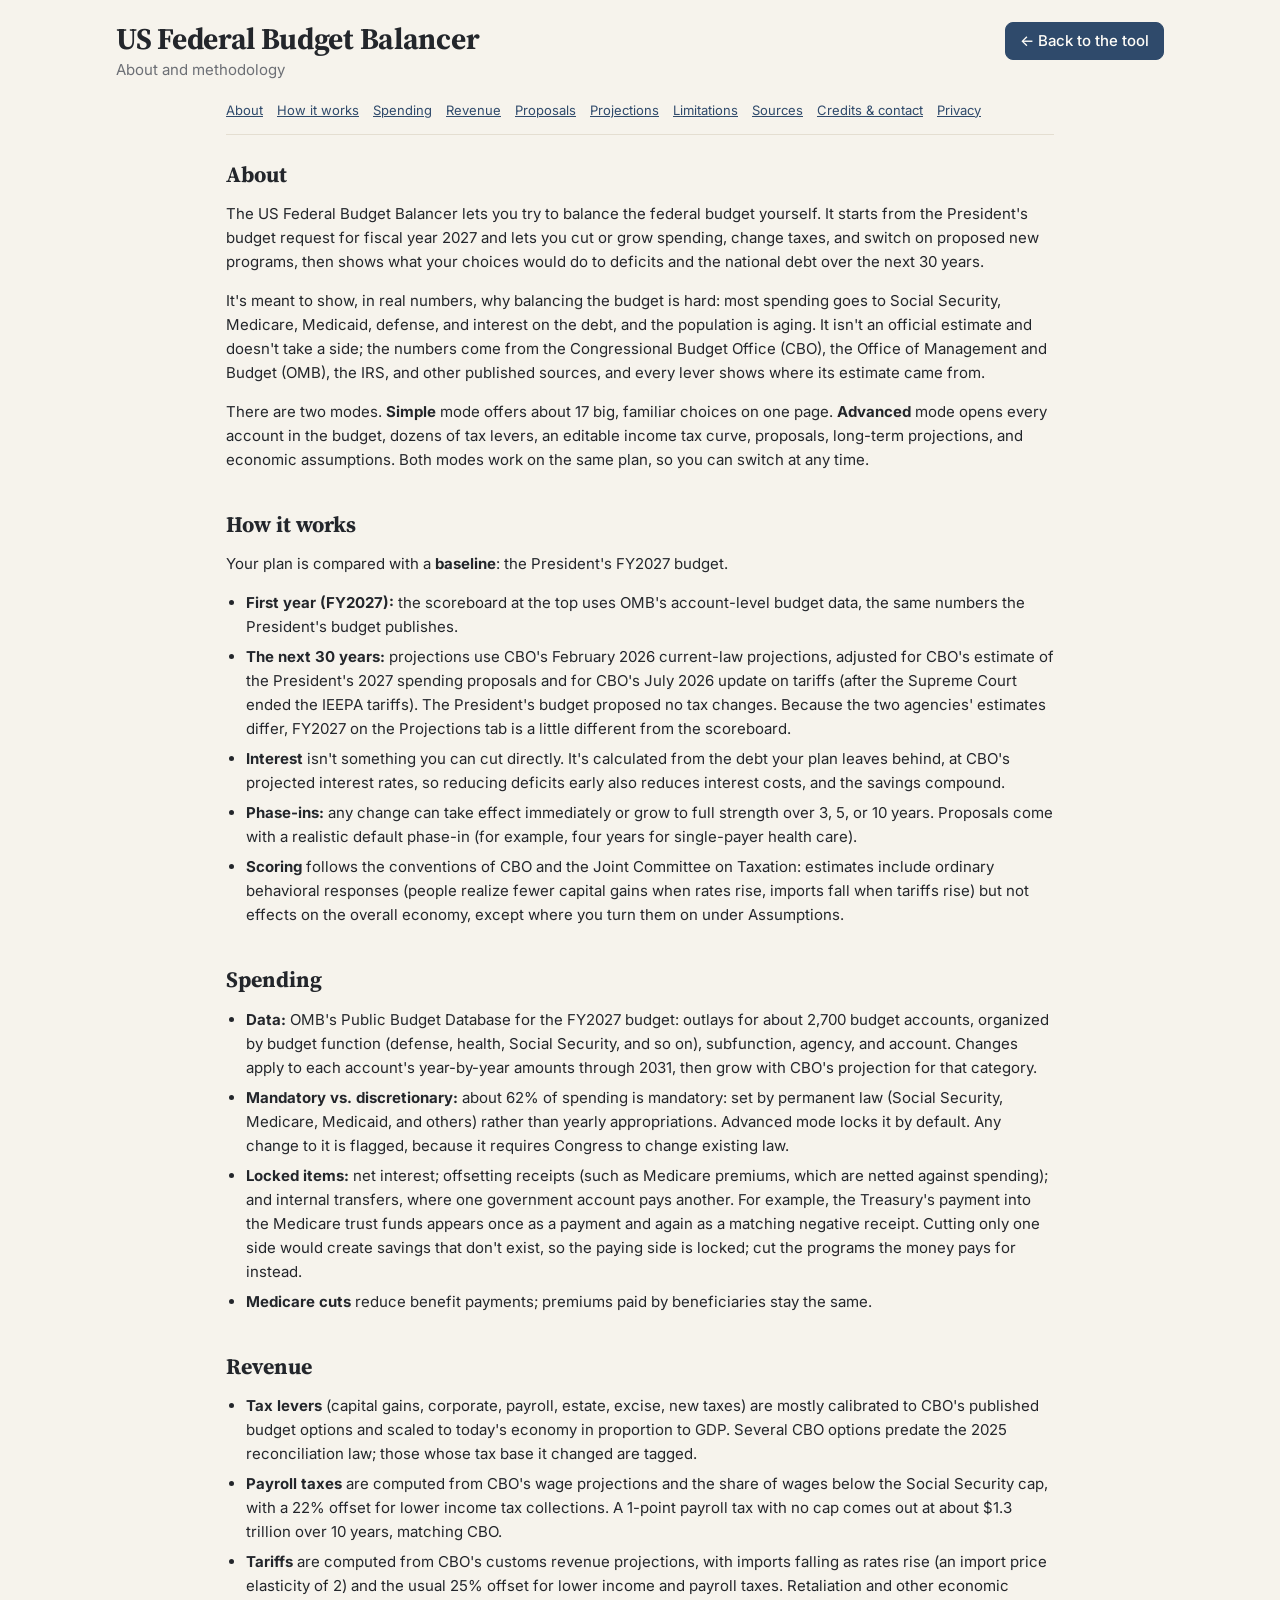
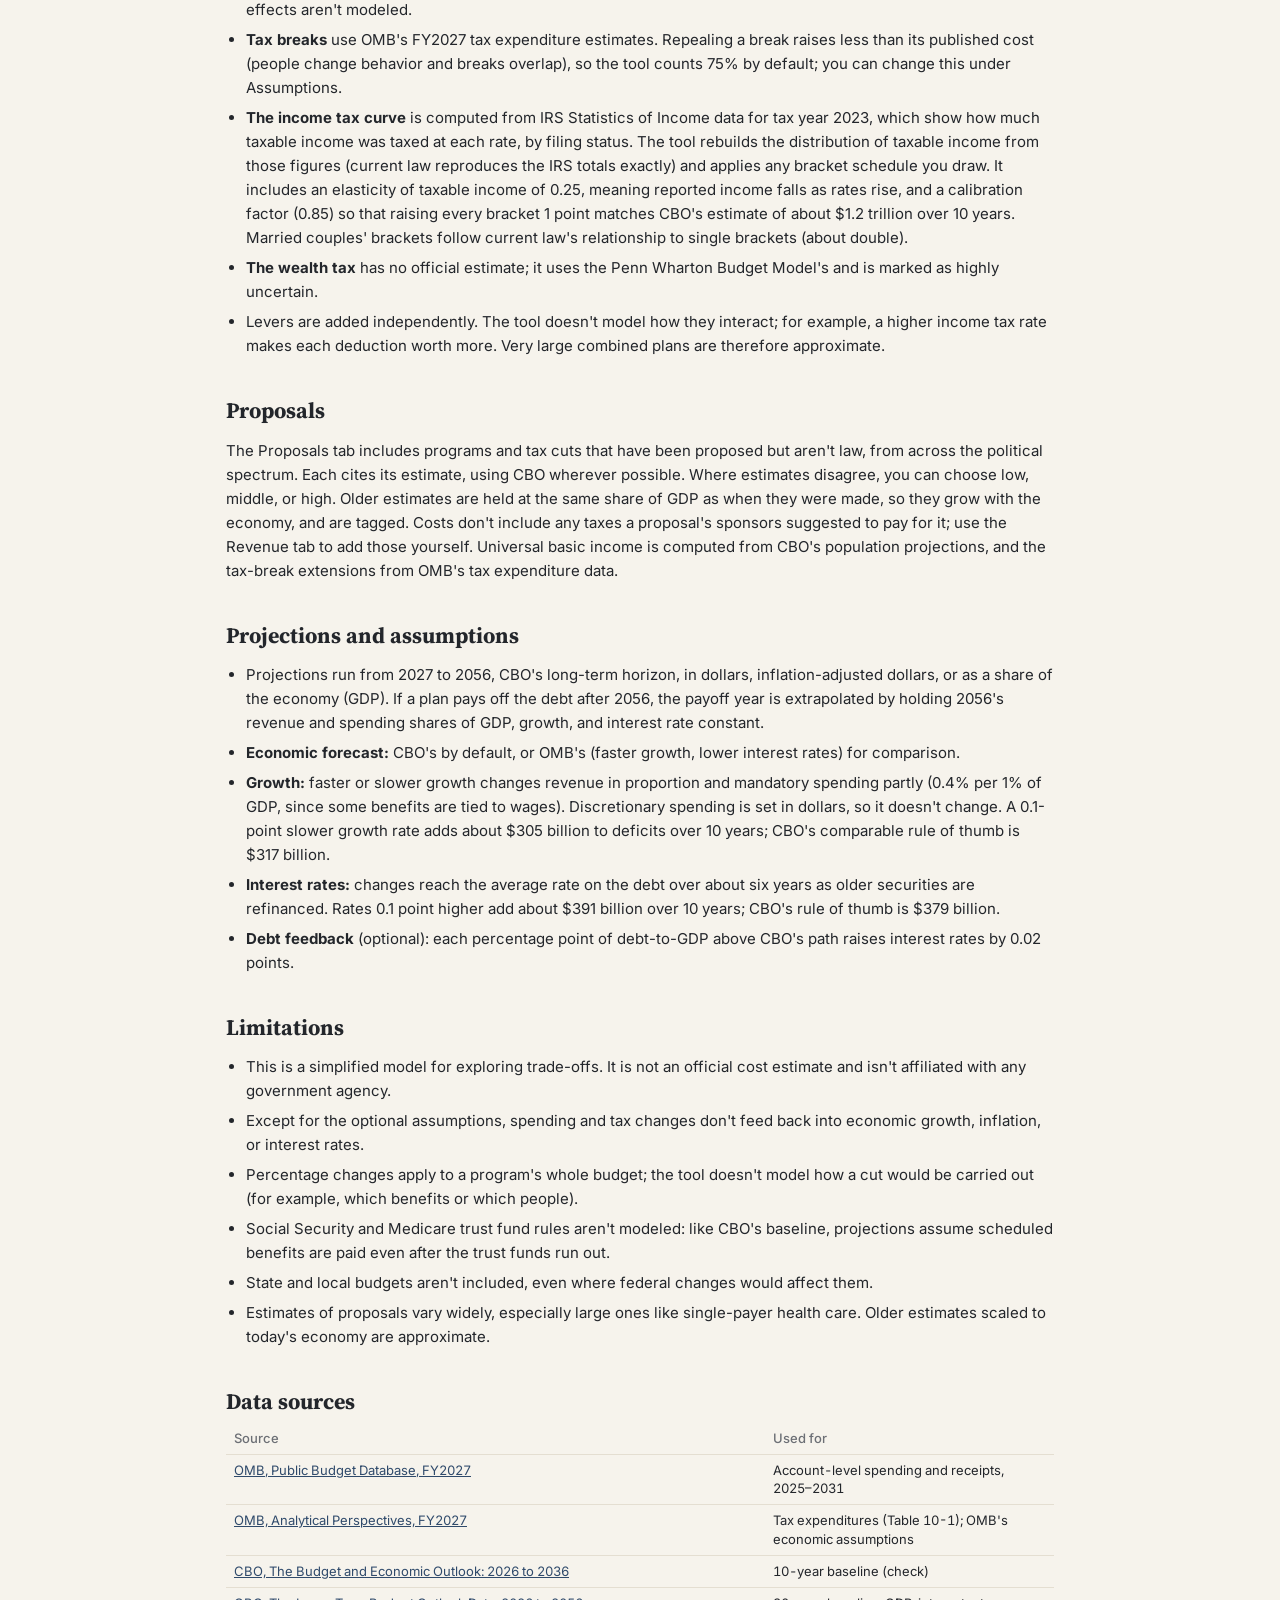
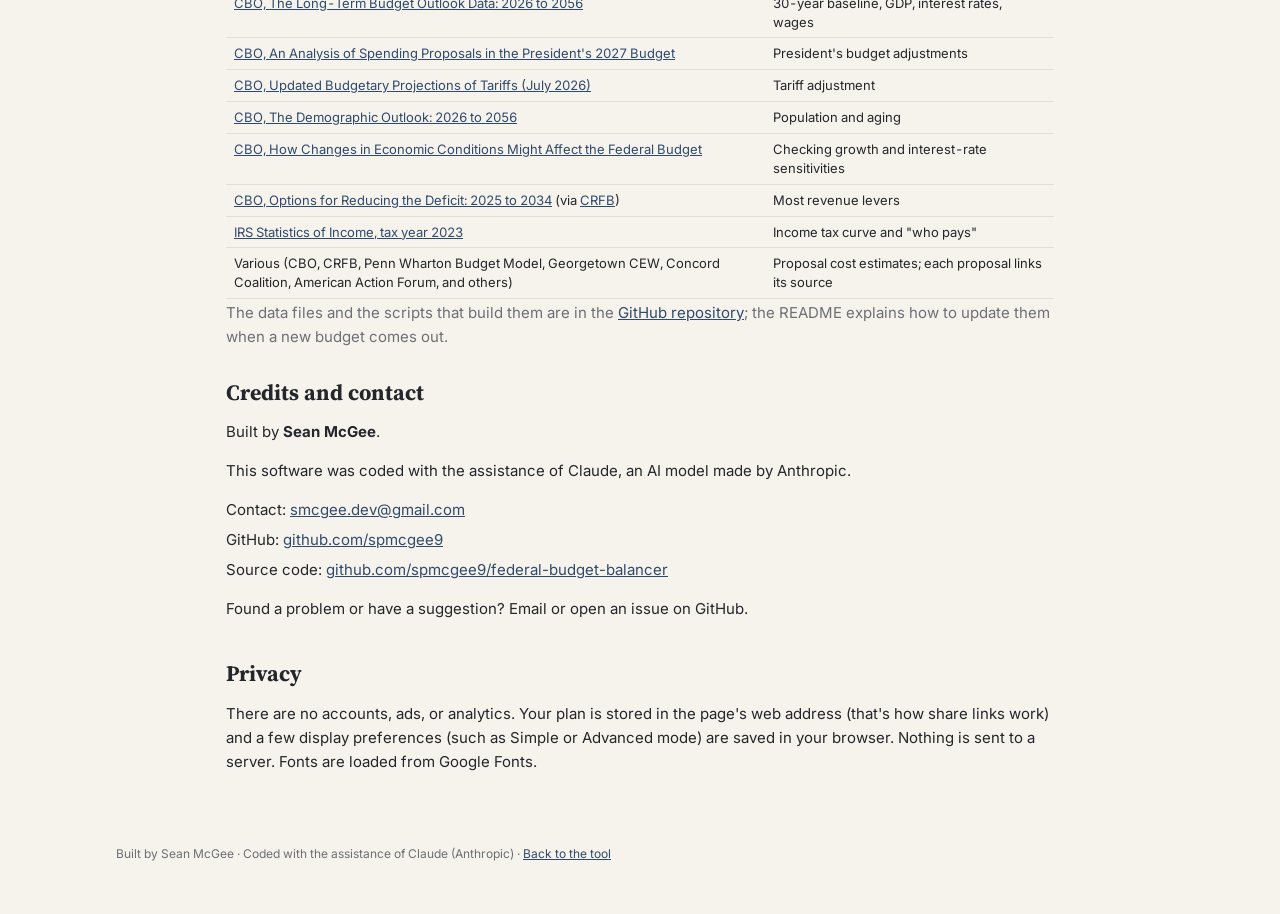
==== about.html @ 4c863ad5 "Phase 8: About & methodology page; mandatory warning in Simple mode - about.html: what the tool is, " ====
<!doctype html>
<html lang="en">
<head>
  <meta charset="utf-8">
  <meta name="viewport" content="width=device-width, initial-scale=1">
  <title>About & Methodology · US Federal Budget Balancer</title>
  <meta name="description" content="How the US Federal Budget Balancer works: data sources, methods, assumptions, limitations, and credits.">
  <link rel="preconnect" href="https://fonts.googleapis.com">
  <link rel="preconnect" href="https://fonts.gstatic.com" crossorigin>
  <link href="https://fonts.googleapis.com/css2?family=Source+Serif+4:opsz,wght@8..60,600;8..60,700&family=Inter:wght@400;500;600&display=swap" rel="stylesheet">
  <link rel="stylesheet" href="css/style.css?v=dev">
</head>
<body class="doc-page">
  <header class="masthead">
    <div class="wrap masthead-row">
      <div class="brand">
        <h1><a href="./" class="home-link">US Federal Budget Balancer</a></h1>
        <p class="tagline">About and methodology</p>
      </div>
      <a class="btn" href="./">← Back to the tool</a>
    </div>
  </header>

  <main class="wrap doc">
    <nav class="doc-toc" aria-label="On this page">
      <a href="#about">About</a>
      <a href="#how">How it works</a>
      <a href="#spending">Spending</a>
      <a href="#revenue">Revenue</a>
      <a href="#proposals">Proposals</a>
      <a href="#projections">Projections</a>
      <a href="#limits">Limitations</a>
      <a href="#sources">Sources</a>
      <a href="#credits">Credits & contact</a>
      <a href="#privacy">Privacy</a>
    </nav>

    <section id="about">
      <h2>About</h2>
      <p>The US Federal Budget Balancer lets you try to balance the federal budget yourself. It starts from the President's budget request for fiscal year 2027 and lets you cut or grow spending, change taxes, and switch on proposed new programs, then shows what your choices would do to deficits and the national debt over the next 30 years.</p>
      <p>It's meant to show, in real numbers, why balancing the budget is hard: most spending goes to Social Security, Medicare, Medicaid, defense, and interest on the debt, and the population is aging. It isn't an official estimate and doesn't take a side; the numbers come from the Congressional Budget Office (CBO), the Office of Management and Budget (OMB), the IRS, and other published sources, and every lever shows where its estimate came from.</p>
      <p>There are two modes. <strong>Simple</strong> mode offers about 17 big, familiar choices on one page. <strong>Advanced</strong> mode opens every account in the budget, dozens of tax levers, an editable income tax curve, proposals, long-term projections, and economic assumptions. Both modes work on the same plan, so you can switch at any time.</p>
    </section>

    <section id="how">
      <h2>How it works</h2>
      <p>Your plan is compared with a <strong>baseline</strong>: the President's FY2027 budget.</p>
      <ul>
        <li><strong>First year (FY2027):</strong> the scoreboard at the top uses OMB's account-level budget data, the same numbers the President's budget publishes.</li>
        <li><strong>The next 30 years:</strong> projections use CBO's February 2026 current-law projections, adjusted for CBO's estimate of the President's 2027 spending proposals and for CBO's July 2026 update on tariffs (after the Supreme Court ended the IEEPA tariffs). The President's budget proposed no tax changes. Because the two agencies' estimates differ, FY2027 on the Projections tab is a little different from the scoreboard.</li>
        <li><strong>Interest</strong> isn't something you can cut directly. It's calculated from the debt your plan leaves behind, at CBO's projected interest rates, so reducing deficits early also reduces interest costs, and the savings compound.</li>
        <li><strong>Phase-ins:</strong> any change can take effect immediately or grow to full strength over 3, 5, or 10 years. Proposals come with a realistic default phase-in (for example, four years for single-payer health care).</li>
        <li><strong>Scoring</strong> follows the conventions of CBO and the Joint Committee on Taxation: estimates include ordinary behavioral responses (people realize fewer capital gains when rates rise, imports fall when tariffs rise) but not effects on the overall economy, except where you turn them on under Assumptions.</li>
      </ul>
    </section>

    <section id="spending">
      <h2>Spending</h2>
      <ul>
        <li><strong>Data:</strong> OMB's Public Budget Database for the FY2027 budget: outlays for about 2,700 budget accounts, organized by budget function (defense, health, Social Security, and so on), subfunction, agency, and account. Changes apply to each account's year-by-year amounts through 2031, then grow with CBO's projection for that category.</li>
        <li><strong>Mandatory vs. discretionary:</strong> about 62% of spending is mandatory: set by permanent law (Social Security, Medicare, Medicaid, and others) rather than yearly appropriations. Advanced mode locks it by default. Any change to it is flagged, because it requires Congress to change existing law.</li>
        <li><strong>Locked items:</strong> net interest; offsetting receipts (such as Medicare premiums, which are netted against spending); and internal transfers, where one government account pays another. For example, the Treasury's payment into the Medicare trust funds appears once as a payment and again as a matching negative receipt. Cutting only one side would create savings that don't exist, so the paying side is locked; cut the programs the money pays for instead.</li>
        <li><strong>Medicare cuts</strong> reduce benefit payments; premiums paid by beneficiaries stay the same.</li>
      </ul>
    </section>

    <section id="revenue">
      <h2>Revenue</h2>
      <ul>
        <li><strong>Tax levers</strong> (capital gains, corporate, payroll, estate, excise, new taxes) are mostly calibrated to CBO's published budget options and scaled to today's economy in proportion to GDP. Several CBO options predate the 2025 reconciliation law; those whose tax base it changed are tagged.</li>
        <li><strong>Payroll taxes</strong> are computed from CBO's wage projections and the share of wages below the Social Security cap, with a 22% offset for lower income tax collections. A 1-point payroll tax with no cap comes out at about $1.3 trillion over 10 years, matching CBO.</li>
        <li><strong>Tariffs</strong> are computed from CBO's customs revenue projections, with imports falling as rates rise (an import price elasticity of 2) and the usual 25% offset for lower income and payroll taxes. Retaliation and other economic effects aren't modeled.</li>
        <li><strong>Tax breaks</strong> use OMB's FY2027 tax expenditure estimates. Repealing a break raises less than its published cost (people change behavior and breaks overlap), so the tool counts 75% by default; you can change this under Assumptions.</li>
        <li><strong>The income tax curve</strong> is computed from IRS Statistics of Income data for tax year 2023, which show how much taxable income was taxed at each rate, by filing status. The tool rebuilds the distribution of taxable income from those figures (current law reproduces the IRS totals exactly) and applies any bracket schedule you draw. It includes an elasticity of taxable income of 0.25, meaning reported income falls as rates rise, and a calibration factor (0.85) so that raising every bracket 1 point matches CBO's estimate of about $1.2 trillion over 10 years. Married couples' brackets follow current law's relationship to single brackets (about double).</li>
        <li><strong>The wealth tax</strong> has no official estimate; it uses the Penn Wharton Budget Model's and is marked as highly uncertain.</li>
        <li>Levers are added independently. The tool doesn't model how they interact; for example, a higher income tax rate makes each deduction worth more. Very large combined plans are therefore approximate.</li>
      </ul>
    </section>

    <section id="proposals">
      <h2>Proposals</h2>
      <p>The Proposals tab includes programs and tax cuts that have been proposed but aren't law, from across the political spectrum. Each cites its estimate, using CBO wherever possible. Where estimates disagree, you can choose low, middle, or high. Older estimates are held at the same share of GDP as when they were made, so they grow with the economy, and are tagged. Costs don't include any taxes a proposal's sponsors suggested to pay for it; use the Revenue tab to add those yourself. Universal basic income is computed from CBO's population projections, and the tax-break extensions from OMB's tax expenditure data.</p>
    </section>

    <section id="projections">
      <h2>Projections and assumptions</h2>
      <ul>
        <li>Projections run from 2027 to 2056, CBO's long-term horizon, in dollars, inflation-adjusted dollars, or as a share of the economy (GDP). If a plan pays off the debt after 2056, the payoff year is extrapolated by holding 2056's revenue and spending shares of GDP, growth, and interest rate constant.</li>
        <li><strong>Economic forecast:</strong> CBO's by default, or OMB's (faster growth, lower interest rates) for comparison.</li>
        <li><strong>Growth:</strong> faster or slower growth changes revenue in proportion and mandatory spending partly (0.4% per 1% of GDP, since some benefits are tied to wages). Discretionary spending is set in dollars, so it doesn't change. A 0.1-point slower growth rate adds about $305 billion to deficits over 10 years; CBO's comparable rule of thumb is $317 billion.</li>
        <li><strong>Interest rates:</strong> changes reach the average rate on the debt over about six years as older securities are refinanced. Rates 0.1 point higher add about $391 billion over 10 years; CBO's rule of thumb is $379 billion.</li>
        <li><strong>Debt feedback</strong> (optional): each percentage point of debt-to-GDP above CBO's path raises interest rates by 0.02 points.</li>
      </ul>
    </section>

    <section id="limits">
      <h2>Limitations</h2>
      <ul>
        <li>This is a simplified model for exploring trade-offs. It is not an official cost estimate and isn't affiliated with any government agency.</li>
        <li>Except for the optional assumptions, spending and tax changes don't feed back into economic growth, inflation, or interest rates.</li>
        <li>Percentage changes apply to a program's whole budget; the tool doesn't model how a cut would be carried out (for example, which benefits or which people).</li>
        <li>Social Security and Medicare trust fund rules aren't modeled: like CBO's baseline, projections assume scheduled benefits are paid even after the trust funds run out.</li>
        <li>State and local budgets aren't included, even where federal changes would affect them.</li>
        <li>Estimates of proposals vary widely, especially large ones like single-payer health care. Older estimates scaled to today's economy are approximate.</li>
      </ul>
    </section>

    <section id="sources">
      <h2>Data sources</h2>
      <table class="data-table sources-table">
        <tr><th>Source</th><th>Used for</th></tr>
        <tr><td><a href="https://www.whitehouse.gov/omb/information-resources/budget/supplemental-materials/">OMB, Public Budget Database, FY2027</a></td><td>Account-level spending and receipts, 2025–2031</td></tr>
        <tr><td><a href="https://www.whitehouse.gov/omb/information-resources/budget/analytical-perspectives/">OMB, Analytical Perspectives, FY2027</a></td><td>Tax expenditures (Table 10-1); OMB's economic assumptions</td></tr>
        <tr><td><a href="https://www.cbo.gov/publication/61882">CBO, The Budget and Economic Outlook: 2026 to 2036</a></td><td>10-year baseline (check)</td></tr>
        <tr><td><a href="https://www.cbo.gov/publication/62044">CBO, The Long-Term Budget Outlook Data: 2026 to 2056</a></td><td>30-year baseline, GDP, interest rates, wages</td></tr>
        <tr><td><a href="https://www.cbo.gov/publication/62385">CBO, An Analysis of Spending Proposals in the President's 2027 Budget</a></td><td>President's budget adjustments</td></tr>
        <tr><td><a href="https://www.cbo.gov/publication/62704">CBO, Updated Budgetary Projections of Tariffs (July 2026)</a></td><td>Tariff adjustment</td></tr>
        <tr><td><a href="https://www.cbo.gov/publication/61879">CBO, The Demographic Outlook: 2026 to 2056</a></td><td>Population and aging</td></tr>
        <tr><td><a href="https://www.cbo.gov/publication/62257">CBO, How Changes in Economic Conditions Might Affect the Federal Budget</a></td><td>Checking growth and interest-rate sensitivities</td></tr>
        <tr><td><a href="https://www.cbo.gov/publication/60557">CBO, Options for Reducing the Deficit: 2025 to 2034</a> (via <a href="https://www.crfb.org/blogs/cbos-revenue-savings-options">CRFB</a>)</td><td>Most revenue levers</td></tr>
        <tr><td><a href="https://www.irs.gov/statistics/soi-tax-stats-individual-income-tax-returns-complete-report-publication-1304">IRS Statistics of Income, tax year 2023</a></td><td>Income tax curve and "who pays"</td></tr>
        <tr><td>Various (CBO, CRFB, Penn Wharton Budget Model, Georgetown CEW, Concord Coalition, American Action Forum, and others)</td><td>Proposal cost estimates; each proposal links its source</td></tr>
      </table>
      <p class="small">The data files and the scripts that build them are in the <a href="https://github.com/spmcgee9/federal-budget-balancer">GitHub repository</a>; the README explains how to update them when a new budget comes out.</p>
    </section>

    <section id="credits">
      <h2>Credits and contact</h2>
      <p>Built by <strong>Sean McGee</strong>.</p>
      <p>This software was coded with the assistance of Claude, an AI model made by Anthropic.</p>
      <ul class="plain">
        <li>Contact: <a href="mailto:smcgee.dev@gmail.com">smcgee.dev@gmail.com</a></li>
        <li>GitHub: <a href="https://github.com/spmcgee9">github.com/spmcgee9</a></li>
        <li>Source code: <a href="https://github.com/spmcgee9/federal-budget-balancer">github.com/spmcgee9/federal-budget-balancer</a></li>
      </ul>
      <p>Found a problem or have a suggestion? Email or open an issue on GitHub.</p>
    </section>

    <section id="privacy">
      <h2>Privacy</h2>
      <p>There are no accounts, ads, or analytics. Your plan is stored in the page's web address (that's how share links work) and a few display preferences (such as Simple or Advanced mode) are saved in your browser. Nothing is sent to a server. Fonts are loaded from Google Fonts.</p>
    </section>
  </main>

  <footer class="wrap foot">
    <p>Built by Sean McGee · Coded with the assistance of Claude (Anthropic) · <a href="./">Back to the tool</a></p>
  </footer>
</body>
</html>
---- css/style.css ----
:root {
  --plan: #2a78d6; --base-line: #8a857b;
  --mix-1: #2a78d6; --mix-2: #eb6834; --mix-3: #1baf7a; --mix-4: #eda100; --mix-5: #e87ba4; --mix-6: #008300; --mix-7: #6250d6; --seg-new: #8f7fe0;
  --seg-m: #d9a441; --seg-i: #9b968c; --seg-dd: #3c5577; --seg-nd: #7f9cc4;
  --bg: #f6f3ec;
  --card: #fffdf8;
  --ink: #23262b;
  --muted: #6c6f75;
  --line: #e4ded1;
  --in: #3d7a4a;        /* money in */
  --in-bg: #dcebd9;
  --out: #a1453a;       /* money out */
  --out-bg: #f3dcd7;
  --warn: #8a5b00;
  --warn-bg: #f6e7bf;
  --d: #3c5577;
  --d-bg: #e1e7f0;
  --x: #6f6a60;
  --x-bg: #e9e5dc;
  --accent: #2f4a6b;
  --radius: 10px;
  --serif: "Source Serif 4", Georgia, serif;
  --sans: Inter, system-ui, -apple-system, "Segoe UI", sans-serif;
}
@media (prefers-color-scheme: dark) {
  :root {
    --bg: #1b1c1e; --card: #232427; --ink: #ecebe7; --muted: #a2a3a6; --line: #36373b;
    --in: #8ec99a; --in-bg: #24372a; --out: #e59a8f; --out-bg: #3d2724;
    --warn: #f0c565; --warn-bg: #3b3121; --d: #a9bfe0; --d-bg: #273141;
    --x: #b5afa3; --x-bg: #2f2e2a; --accent: #a9bfe0;
    --plan: #3987e5; --base-line: #8f8b84;
    --mix-1: #3987e5; --mix-2: #d95926; --mix-3: #199e70; --mix-4: #c98500; --mix-5: #d55181; --mix-6: #008300; --mix-7: #9085e9; --seg-new: #9085e9;
    --seg-m: #c8973c; --seg-i: #77736b; --seg-dd: #8fa9d4; --seg-nd: #4f6a93;
  }
}
* { box-sizing: border-box; }
html { -webkit-text-size-adjust: 100%; }
body { margin: 0; background: var(--bg); color: var(--ink); font: 15px/1.45 var(--sans); }
.wrap { max-width: 1080px; margin: 0 auto; padding: 0 16px; }
a { color: var(--accent); }
button { font: inherit; color: inherit; }
[hidden] { display: none !important; }

/* masthead */
.masthead { padding: 22px 0 10px; }
.masthead h1 { font: 700 30px/1.1 var(--serif); margin: 0 0 4px; letter-spacing: -0.01em; }
.tagline { margin: 0; color: var(--muted); max-width: 640px; }

/* scoreboard */
.scoreboard { position: sticky; top: 0; z-index: 20; background: color-mix(in srgb, var(--bg) 92%, transparent);
  backdrop-filter: blur(6px); border-bottom: 1px solid var(--line); padding: 10px 0 8px; }
.score-grid { display: grid; grid-template-columns: 1fr 1fr 1.4fr; gap: 6px 16px; align-items: end; }
.score { display: flex; flex-direction: column; min-width: 0; }
.score .label { font-size: 12px; text-transform: uppercase; letter-spacing: 0.06em; color: var(--muted); }
.score .val { font: 700 22px/1.15 var(--serif); font-variant-numeric: tabular-nums; }
.score.big .val { font-size: 28px; }
.score .sub { font-size: 12px; color: var(--muted); min-height: 1.2em; }
.val.in { color: var(--in); } .val.out { color: var(--out); }
.meter { grid-column: 1 / -1; display: grid; gap: 3px; margin-top: 2px; }
.meter .bar { position: relative; display: flex; height: 8px; border-radius: 4px; background: var(--line); }
.meter .bar span { display: block; height: 100%; transition: width .25s; }
.meter .bar span:first-child { border-radius: 4px 0 0 4px; }
.meter .rev span { background: var(--in); opacity: .6; border-radius: 4px; }
.meter .out i { position: absolute; top: -3px; width: 2px; height: 14px; background: var(--ink); opacity: .55; transform: translateX(-1px); }
.seg.M, .sw.M { background: var(--seg-m); }
.seg.I, .sw.I { background: var(--seg-i); }
.seg.DD, .sw.DD { background: var(--seg-dd); }
.seg.ND, .sw.ND { background: var(--seg-nd); }
.seg.NEW, .sw.NEW { background: var(--seg-new); }
/* Locked segments are hatched, so it's visible how little can change. */
.seg.I, .m-locked .seg.M { background-image: repeating-linear-gradient(135deg, transparent 0 3px, rgba(255,255,255,.45) 3px 5px); }
.seg-legend { display: flex; flex-wrap: wrap; gap: 2px 14px; font-size: 12px; color: var(--muted); margin-top: 2px; }
.seg-legend span { display: inline-flex; align-items: center; gap: 5px; white-space: nowrap; }
.seg-legend b { color: var(--ink); font-weight: 600; font-variant-numeric: tabular-nums; }
.seg-legend .sw { width: 10px; height: 10px; border-radius: 2px; display: inline-block; }
.seg-legend [data-leg=I]::after, .seg-legend.m-locked [data-leg=M]::after { content: "🔒"; font-size: 10px; }
.mand-flag { display: flex; gap: 7px; align-items: flex-start; margin-top: 8px; font-size: 13px; line-height: 1.35;
  border-radius: 8px; padding: 6px 10px; min-height: calc(1.35em + 12px); transition: background .2s, color .2s; }
.mand-flag[data-state=locked], .mand-flag[data-state=paused] { color: var(--muted); background: var(--x-bg); }
.mand-flag[data-state=unlocked] { color: var(--warn); background: var(--warn-bg); }
.mand-flag[data-state=changed] { color: var(--warn); background: var(--warn-bg); box-shadow: inset 3px 0 0 var(--warn); font-weight: 500; }

/* tabs */
.toolbar { margin: 18px 0 10px; }
.tabs { display: flex; gap: 4px; border-bottom: 1px solid var(--line); }
.tabs button { border: 0; background: none; padding: 9px 12px; cursor: pointer; color: var(--muted); font-weight: 500;
  border-bottom: 2px solid transparent; white-space: nowrap; }
.tabs button[aria-selected=true] { color: var(--ink); border-color: var(--ink); }
.count { display: inline-block; min-width: 18px; padding: 0 5px; border-radius: 9px; background: var(--ink); color: var(--bg); font-size: 11px; text-align: center; }

.controls-bar { display: flex; flex-wrap: wrap; gap: 10px 20px; align-items: center; justify-content: space-between; margin: 6px 0 8px; }
.switch-line { display: flex; gap: 10px; align-items: flex-start; cursor: pointer; max-width: 520px; }
.switch-line small { display: block; color: var(--muted); font-size: 12px; }
#search { flex: 1 1 240px; max-width: 360px; padding: 8px 11px; border: 1px solid var(--line); border-radius: 8px; background: var(--card); color: var(--ink); font: inherit; }
.legend { display: flex; flex-wrap: wrap; gap: 4px 8px; align-items: center; font-size: 12px; color: var(--muted); margin-bottom: 10px; }
.legend span:not(.chip) { margin-right: 8px; }

/* switch */
input.switch { appearance: none; -webkit-appearance: none; width: 34px; height: 20px; border-radius: 10px; background: var(--x-bg);
  border: 1px solid var(--line); position: relative; cursor: pointer; flex: none; margin: 0; transition: background .15s; }
input.switch::after { content: ""; position: absolute; top: 2px; left: 2px; width: 14px; height: 14px; border-radius: 50%; background: var(--card);
  box-shadow: 0 1px 2px rgba(0,0,0,.25); transition: left .15s; }
input.switch:checked { background: var(--accent); }
input.switch:checked::after { left: 16px; }
input.switch:indeterminate { background: color-mix(in srgb, var(--accent) 45%, var(--x-bg)); }
input.switch:indeterminate::after { left: 9px; }
#mand-toggle:checked { background: var(--warn); }

/* tree */
.tree { background: var(--card); border: 1px solid var(--line); border-radius: var(--radius); overflow: hidden; }
.row { display: grid; grid-template-columns: minmax(0, 1fr) auto; grid-template-areas: "lead amt" "lead ctrls";
  gap: 2px 14px; padding: 9px 12px; border-top: 1px solid var(--line); align-items: center; }
.tree > .node:first-child > .row, #search-results > .node:first-of-type > .row { border-top: 0; }
.row .lead { grid-area: lead; display: flex; gap: 6px; align-items: flex-start; min-width: 0; }
.row .amt { grid-area: amt; text-align: right; font-variant-numeric: tabular-nums; white-space: nowrap; }
.row .ctrls { grid-area: ctrls; display: flex; gap: 8px; align-items: center; justify-content: flex-end; }
.depth-1 { padding-left: 30px; } .depth-2 { padding-left: 48px; } .depth-3 { padding-left: 66px; } .depth-4 { padding-left: 84px; }
.t-function { background: var(--card); }
.t-function .name { font-weight: 600; font-size: 16px; }
.kids { background: color-mix(in srgb, var(--bg) 40%, var(--card)); }
.chev, .chev-spacer { width: 22px; height: 22px; flex: none; }
.chev { border: 0; background: none; cursor: pointer; color: var(--muted); border-radius: 4px; transition: transform .15s; padding: 0; }
.row.open > .lead > .chev { transform: rotate(90deg); }
.namebox { min-width: 0; }
.name { border: 0; background: none; padding: 0; text-align: left; cursor: pointer; font-weight: 500; line-height: 1.3; }
.name:hover { text-decoration: underline; text-decoration-color: var(--line); }
.path { font-size: 12px; color: var(--muted); }
.tags { display: flex; flex-wrap: wrap; gap: 4px; margin-top: 3px; align-items: center; }
.scope { font-size: 11px; color: var(--muted); }
.chip { display: inline-block; font-size: 11px; font-weight: 500; padding: 1px 7px; border-radius: 9px; line-height: 1.5; }
.chip.D { background: var(--d-bg); color: var(--d); }
.chip.M { background: var(--warn-bg); color: var(--warn); }
.chip.mixed { background: linear-gradient(90deg, var(--d-bg) 50%, var(--warn-bg) 50%); color: var(--ink); }
.chip.X { background: var(--x-bg); color: var(--x); }
.chip.warn { background: var(--warn); color: var(--card); }
.row .amt { min-width: 150px; }
.amt-line { display: block; }
.amt .was { color: var(--muted); text-decoration: line-through; font-size: 13px; }
.amt .arrow { color: var(--muted); margin: 0 4px; font-size: 12px; }
.amt .now { font-weight: 600; }
.amt .delta { display: block; font-size: 12px; font-weight: 500; line-height: 1.4; }
.amt .delta.none { color: var(--muted); opacity: .6; font-weight: 400; }
.share { font-size: 11px; color: var(--muted); font-variant-numeric: tabular-nums; }
.legend-note { margin-left: auto; font-style: italic; }
.cut { color: var(--in); } .add { color: var(--out); }
.row.changed { box-shadow: inset 3px 0 0 var(--accent); }
.row.m-changed { box-shadow: inset 3px 0 0 var(--warn); background: color-mix(in srgb, var(--warn-bg) 35%, transparent); }
.row.is-off .name { color: var(--muted); text-decoration: line-through; }
.row.locked .ctrls { opacity: .9; }
.row.flash { animation: flash 1.6s; }
@keyframes flash { 0%, 40% { background: var(--warn-bg); } }

/* slider */
input.range { -webkit-appearance: none; appearance: none; width: 130px; height: 22px; background: transparent; cursor: pointer; margin: 0; }
input.range::-webkit-slider-runnable-track { height: 4px; border-radius: 2px;
  background: var(--track, var(--line)); }
input.range::-moz-range-track { height: 4px; border-radius: 2px; background: var(--track, var(--line)); }
input.range::-webkit-slider-thumb { -webkit-appearance: none; width: 16px; height: 16px; border-radius: 50%; margin-top: -6px;
  background: var(--card); border: 2px solid var(--accent); }
input.range::-moz-range-thumb { width: 12px; height: 12px; border-radius: 50%; background: var(--card); border: 2px solid var(--accent); }
input.range:disabled { opacity: .35; }
.numbox { display: inline-flex; align-items: center; gap: 2px; font-size: 13px; color: var(--muted); }
input.num { width: 66px; padding: 3px 5px; border: 1px solid var(--line); border-radius: 6px; background: var(--card); color: var(--ink);
  font: inherit; font-size: 13px; text-align: right; font-variant-numeric: tabular-nums; }
input.num:disabled { opacity: .45; }
.reset, .info { width: 26px; height: 26px; border-radius: 50%; border: 1px solid var(--line); background: var(--card); cursor: pointer; padding: 0;
  font-size: 13px; color: var(--muted); flex: none; }
.info { font-weight: 600; color: var(--accent); }
.info:hover, .reset:not(:disabled):hover { border-color: var(--accent); }
.reset:disabled { opacity: .35; cursor: default; }
.masthead-row { display: flex; justify-content: space-between; align-items: flex-start; gap: 12px; }
.start-over { flex: none; margin-top: 4px; }
.btn:disabled { opacity: .4; cursor: default; }
.toast { display: flex; align-items: center; gap: 12px; }
.toast button { border: 0; background: none; color: inherit; font-weight: 600; text-decoration: underline; cursor: pointer; padding: 0; }
.lock { font-size: 13px; cursor: help; }

/* revenue & notes */
.note { background: var(--card); border: 1px solid var(--line); border-radius: var(--radius); padding: 12px 14px; color: var(--muted); margin-bottom: 12px; }
.big-note h2 { font: 700 20px var(--serif); color: var(--ink); margin: 0 0 6px; }
.big-note p { margin: 0; }
.rev-row { display: grid; grid-template-columns: 1fr auto; gap: 2px 12px; padding: 9px 0; border-top: 1px solid var(--line); }
.rev-row:first-child { border-top: 0; }
.rev-row.total { font-weight: 600; }
.rev-amt { font-variant-numeric: tabular-nums; font-weight: 600; color: var(--in); }
.rev-bar { grid-column: 1 / -1; height: 6px; border-radius: 3px; background: var(--line); }
.rev-bar span { display: block; height: 100%; border-radius: 3px; background: var(--in); opacity: .55; }

/* changes */
.changes-head { display: flex; gap: 8px; margin-bottom: 12px; flex-wrap: wrap; }
.btn { border: 1px solid var(--accent); background: var(--accent); color: var(--card); border-radius: 8px; padding: 7px 14px; cursor: pointer; font-weight: 500; }
.btn.ghost { background: none; color: var(--accent); }
.chg-sum { display: grid; grid-template-columns: repeat(auto-fit, minmax(150px, 1fr)); gap: 10px; margin-bottom: 14px; }
.stat { background: var(--card); border: 1px solid var(--line); border-radius: var(--radius); padding: 10px 12px; display: flex; flex-direction: column; }
.stat .label { font-size: 12px; color: var(--muted); }
.stat .val { font: 700 20px var(--serif); font-variant-numeric: tabular-nums; }
.stat.cut .val { color: var(--in); } .stat.add .val { color: var(--out); } .stat.warn { background: var(--warn-bg); } .stat.warn .val { color: var(--warn); }
.chg-group { background: var(--card); border: 1px solid var(--line); border-radius: var(--radius); padding: 8px 14px; margin-bottom: 12px; }
.chg-group.warn { border-color: var(--warn); box-shadow: inset 4px 0 0 var(--warn); }
.chg-group h3 { font: 600 15px var(--sans); margin: 4px 0; }
.chg-group.warn h3 { color: var(--warn); }
.chg-row { display: grid; grid-template-columns: minmax(0, 1fr) auto auto auto; gap: 10px; align-items: center; padding: 8px 0; border-top: 1px solid var(--line); }
.chg-what { font-size: 13px; color: var(--muted); white-space: nowrap; }
.chg-amt { font-weight: 600; font-variant-numeric: tabular-nums; white-space: nowrap; }
.linklike { border: 0; background: none; padding: 0; cursor: pointer; text-align: left; font-weight: 500; color: var(--ink); }
.linklike:hover { text-decoration: underline; }
.small { font-size: 12px; color: var(--muted); margin: 2px 0 6px; }
.empty { color: var(--muted); padding: 18px; margin: 0; }
#search-results > .small { padding: 8px 12px 0; }

/* drawer */
.drawer { position: fixed; inset: 0; z-index: 50; background: rgba(20, 20, 20, .35); display: flex; justify-content: flex-end; }
.drawer-card { position: relative; width: min(440px, 100%); height: 100%; overflow-y: auto; background: var(--card); padding: 22px 20px;
  box-shadow: -8px 0 30px rgba(0,0,0,.18); }
.drawer-card h2 { font: 700 22px/1.2 var(--serif); margin: 4px 0 10px; padding-right: 30px; }
.drawer-card .crumbs { font-size: 12px; color: var(--muted); margin: 0; padding-right: 30px; }
#drawer-desc.muted { color: var(--muted); font-style: italic; }
.drawer-card dl { display: grid; grid-template-columns: auto 1fr; gap: 6px 14px; margin: 16px 0; font-size: 14px; }
.drawer-card dt { color: var(--muted); }
.drawer-card dd { margin: 0; }
.links { display: flex; flex-direction: column; gap: 6px; font-size: 14px; }
.close { position: absolute; top: 12px; right: 12px; width: 32px; height: 32px; border: 0; background: none; font-size: 24px; cursor: pointer; color: var(--muted); }

.foot { color: var(--muted); font-size: 12px; padding-top: 18px; padding-bottom: 40px; }
.toast { position: fixed; bottom: 18px; left: 50%; transform: translateX(-50%); background: var(--ink); color: var(--bg); padding: 9px 14px;
  border-radius: 8px; font-size: 14px; z-index: 60; max-width: calc(100% - 32px); }

/* phase-in */
.toolbar { display: flex; flex-wrap: wrap; align-items: flex-end; justify-content: space-between; gap: 8px 16px; border-bottom: 1px solid var(--line); }
.toolbar .tabs { border-bottom: 0; }
.phase-ctl { display: inline-flex; align-items: center; gap: 8px; font-size: 13px; color: var(--muted); padding-bottom: 6px; }
.phase-ctl select, .drawer-phase select, .lever-select { font: inherit; font-size: 13px; padding: 5px 8px; border: 1px solid var(--line); border-radius: 6px; background: var(--card); color: var(--ink); }
.drawer-phase { display: grid; gap: 4px; margin: 0 0 16px; font-size: 14px; }
.drawer-phase label { color: var(--muted); }
.chip.phase { background: var(--d-bg); color: var(--d); }
.chip.warn-soft { background: var(--warn-bg); color: var(--warn); }

/* revenue */
.rev-summary { background: var(--card); border: 1px solid var(--line); border-radius: var(--radius); padding: 12px 14px; margin-bottom: 14px; }
.rev-head { display: flex; flex-wrap: wrap; gap: 8px 40px; }
.rev-head > div { display: flex; flex-direction: column; }
.rev-head .label { font-size: 12px; color: var(--muted); }
.rev-head .val { font: 700 22px/1.2 var(--serif); font-variant-numeric: tabular-nums; }
.rev-head .sub { font-size: 12px; color: var(--muted); min-height: 1.2em; }
.rev-details { margin-top: 8px; font-size: 14px; }
.rev-details summary { cursor: pointer; color: var(--muted); }
.rev-src { display: grid; grid-template-columns: 1fr auto; gap: 2px 12px; padding: 6px 0; border-top: 1px solid var(--line); }
.lever-group { background: var(--card); border: 1px solid var(--line); border-radius: var(--radius); padding: 10px 14px 4px; margin-bottom: 14px; }
.lever-group h3 { font: 600 16px var(--sans); margin: 2px 0; }
.lever { display: grid; grid-template-columns: minmax(0, 1fr) auto 170px; grid-template-areas: "top ctl eff"; gap: 4px 16px; align-items: center;
  padding: 10px 0; border-top: 1px solid var(--line); }
.lever.changed { box-shadow: inset 3px 0 0 var(--accent); padding-left: 10px; margin-left: -10px; }
.lever-top { grid-area: top; display: flex; flex-wrap: wrap; gap: 4px 8px; align-items: center; min-width: 0; }
.lever-ctl { grid-area: ctl; display: flex; align-items: center; gap: 8px; justify-content: flex-end; }
.lever-ctl input.range { width: 150px; }
.lever-val { font-size: 13px; font-variant-numeric: tabular-nums; min-width: 96px; text-align: right; }
.lever-select { max-width: 260px; }
.lever-eff { grid-area: eff; align-self: center; text-align: right; font-variant-numeric: tabular-nums; font-size: 13px; }
.lever-eff span { display: block; }
.lever-eff .e1 { font-weight: 600; } .lever-eff .e2 { font-size: 12px; }
.lever-eff .none { color: var(--muted); opacity: .6; font-weight: 400; }

/* tax curve */
.lever-curve { display: block; }
.lever-curve .lever-top { margin-bottom: 4px; }
.lever-curve .lever-top .name { font-weight: 600; }
.curve-help { margin: 2px 0 6px; }
.curve-chart { position: relative; }
.curve-chart svg { display: block; touch-action: none; }
.curve-chart .axis text { font-size: 11px; fill: var(--muted); }
.curve-chart .grid { stroke: var(--line); }
.curve-chart .zero { stroke: var(--muted); opacity: .7; }
.curve-line { fill: none; stroke: var(--plan); stroke-width: 2.5; stroke-linejoin: round; }
.curve-base { fill: none; stroke: var(--base-line); stroke-width: 2; stroke-dasharray: 5 4; }
.curve-avg { fill: none; stroke: var(--plan); stroke-width: 1.5; stroke-dasharray: 1 3; stroke-linecap: round; opacity: .9; }
.curve-handle { fill: var(--card); stroke: var(--plan); stroke-width: 2.5; cursor: grab; }
.curve-handle:hover, .curve-handle:focus { stroke-width: 3.5; outline: none; }
.curve-handle.sel { fill: var(--plan); }
.legend-row .ln.avg { border-top: 2px dotted var(--plan); }
.curve-bar { display: flex; flex-wrap: wrap; gap: 8px; align-items: center; margin: 8px 0; }
.small-btn { padding: 4px 10px; font-size: 13px; }
.curve-effect { margin-left: auto; text-align: right; font-variant-numeric: tabular-nums; font-size: 13px; }
.curve-effect span { display: block; } .curve-effect .e1 { font-weight: 600; } .curve-effect .e2 { font-size: 12px; }
.curve-effect .none { color: var(--muted); opacity: .6; font-weight: 400; }
.curve-table { width: auto; margin: 4px 0 10px; }
.curve-table td, .curve-table th { text-align: left; }
.curve-table tr.sel td { background: var(--d-bg); }
.curve-table input.num.wide { width: 100px; }
.curve-table .muted { color: var(--muted); }
.curve-who h4 { font: 600 14px var(--sans); margin: 8px 0 4px; }
.who-table td.add { color: var(--out); } .who-table td.cut { color: var(--in); }
.tip-row.two { grid-template-columns: 1fr auto; }

/* assumptions */
.assumptions summary { font-size: 15px; }
#assumptions-body { display: grid; grid-template-columns: repeat(auto-fit, minmax(300px, 1fr)); gap: 4px 24px; margin-top: 6px; }
.assume-row { padding: 8px 0; border-top: 1px solid var(--line); }
.assume-row.changed { box-shadow: inset 3px 0 0 var(--warn); padding-left: 10px; }
.assume-head { font-weight: 600; font-size: 14px; }
.assume-ctl { display: flex; align-items: center; gap: 10px; margin: 6px 0 2px; flex-wrap: wrap; }
.assume-ctl input.range { flex: 1; min-width: 140px; max-width: 260px; }
.assume-ctl .lever-val { text-align: left; min-width: 0; }
.assume-row .small { margin: 2px 0 0; }
#assume-reset { margin: 8px 0 4px; }

/* proposals */
.prop-summary { background: var(--card); border: 1px solid var(--line); border-radius: var(--radius); padding: 12px 14px; margin-bottom: 10px;
  display: flex; flex-wrap: wrap; gap: 8px 40px; }
.prop-summary > div { display: flex; flex-direction: column; }
.prop-summary .label { font-size: 12px; color: var(--muted); }
.prop-summary .val { font: 700 22px/1.2 var(--serif); font-variant-numeric: tabular-nums; }
.prop-summary .val.out { color: var(--out); } .prop-summary .val.in { color: var(--in); }
.prop-summary .sub { font-size: 12px; color: var(--muted); }
.prop { display: grid; grid-template-columns: minmax(0, 1fr) 200px; grid-template-areas: "top eff" "ctl eff"; gap: 4px 16px;
  padding: 10px 0; border-top: 1px solid var(--line); align-items: center; }
.prop.on { box-shadow: inset 3px 0 0 var(--seg-new); padding-left: 10px; margin-left: -10px; }
.prop-top { grid-area: top; display: flex; gap: 8px; align-items: center; flex-wrap: wrap; }
.prop-top .name { font-weight: 500; }
.prop-ctl { grid-area: ctl; display: flex; flex-wrap: wrap; gap: 6px 14px; align-items: center; padding-left: 42px; }
.prop-note { font-size: 12px; color: var(--muted); }
.prop-amt { display: flex; align-items: center; gap: 8px; }
.prop-amt input.range { width: 160px; }
.small-seg button { padding: 4px 10px; font-size: 12px; }
.prop-eff { grid-area: eff; }
.prop:not(.on) .prop-eff span { color: var(--muted); opacity: .75; font-weight: 400; }
.prop-eff .e3 { font-size: 11px; color: var(--muted); }

/* simple mode */
.masthead-actions { display: flex; gap: 8px; align-items: center; flex: none; margin-top: 4px; flex-wrap: wrap; justify-content: flex-end; }
.mode-ctl button { padding: 6px 12px; }
body.mode-simple .toolbar, body.mode-simple main > section[data-panel] { display: none !important; }
.simple-intro { margin: 18px 0 12px; max-width: 820px; }
.simple-intro h2 { font: 700 24px/1.2 var(--serif); margin: 0 0 6px; }
.simple-intro p { margin: 0; color: var(--muted); font-size: 15px; }
.simple-grid { display: grid; grid-template-columns: minmax(0, 1.35fr) minmax(0, 1fr); gap: 16px; align-items: start; }
.simple-results { position: sticky; top: 210px; }
.simple-card { background: var(--card); border: 1px solid var(--line); border-radius: var(--radius); padding: 12px 16px 8px; margin-bottom: 14px; }
.simple-card h3 { font: 600 17px var(--sans); margin: 2px 0; }
.simple-card > .small { margin: 0 0 6px; }
.simple-row { padding: 10px 0; border-top: 1px solid var(--line); }
.simple-row.changed { box-shadow: inset 3px 0 0 var(--accent); padding-left: 10px; margin-left: -10px; }
.simple-head { display: flex; justify-content: space-between; gap: 12px; align-items: flex-start; }
.simple-title { display: flex; flex-direction: column; min-width: 0; }
.simple-name { font-weight: 600; font-size: 15px; }
.simple-name-line { display: flex; flex-wrap: wrap; align-items: center; gap: 4px 8px; }
.simple-warn { font-size: 11px; }
.simple-row.m-changed { box-shadow: inset 3px 0 0 var(--warn); background: color-mix(in srgb, var(--warn-bg) 35%, transparent); }
.simple-desc { font-size: 12px; color: var(--muted); }
.simple-eff { text-align: right; font-variant-numeric: tabular-nums; flex: none; min-width: 150px; }
.simple-eff span { display: block; }
.simple-eff .big { font-weight: 600; font-size: 14px; }
.simple-eff .none { color: var(--muted); opacity: .6; font-size: 13px; }
.simple-ctl { display: flex; align-items: center; gap: 10px; margin-top: 6px; flex-wrap: wrap; }
.simple-ctl input.range { flex: 1; min-width: 160px; max-width: 360px; }
.simple-ctl .lever-val { min-width: 64px; text-align: left; font-weight: 600; }
.simple-custom { font-size: 12px; color: var(--warn); flex-basis: 100%; }
.simple-custom:empty { display: none; }
.simple-kpis { display: grid; grid-template-columns: repeat(3, 1fr); gap: 8px; margin: 8px 0; }
.simple-kpis .kpi .val { font-size: 18px; }
.simple-detail { color: var(--warn) !important; }
.simple-results .btn { margin: 4px 0 8px; width: 100%; }

/* projections */
.proj-bar { display: flex; flex-wrap: wrap; gap: 10px 16px; justify-content: space-between; margin-bottom: 12px; }
.seg-ctl { display: inline-flex; border: 1px solid var(--line); border-radius: 8px; overflow: hidden; background: var(--card); }
.seg-ctl button { border: 0; background: none; padding: 6px 12px; cursor: pointer; font-size: 13px; color: var(--muted); }
.seg-ctl button + button { border-left: 1px solid var(--line); }
.seg-ctl button[aria-pressed=true] { background: var(--ink); color: var(--bg); }
.proj-headline { font: 500 17px/1.5 var(--serif); margin: 0 0 14px; max-width: 820px; }
.proj-headline strong { font-weight: 700; }
.kpis { display: grid; grid-template-columns: repeat(auto-fit, minmax(160px, 1fr)); gap: 10px; margin-bottom: 16px; }
.kpi { background: var(--card); border: 1px solid var(--line); border-radius: var(--radius); padding: 10px 12px; display: flex; flex-direction: column; }
.kpi .label { font-size: 12px; color: var(--muted); }
.kpi .val { font: 700 22px/1.2 var(--serif); font-variant-numeric: tabular-nums; }
.kpi .val.cut { color: var(--in); } .kpi .val.add { color: var(--out); }
.kpi .sub { font-size: 12px; color: var(--muted); }
.chart-card { background: var(--card); border: 1px solid var(--line); border-radius: var(--radius); padding: 12px 14px 8px; margin-bottom: 14px; }
.chart-card h3 { font: 600 16px var(--sans); margin: 0; }
.chart-sub { font-size: 13px; color: var(--muted); margin: 2px 0 6px; }
.legend-row { display: flex; flex-wrap: wrap; gap: 4px 14px; font-size: 12px; color: var(--muted); margin-bottom: 4px; }
.legend-row span { display: inline-flex; align-items: center; gap: 5px; }
.legend-row .ln { width: 18px; height: 0; border-top: 2.5px solid var(--plan); display: inline-block; }
.legend-row .ln.base { border-top: 2px dashed var(--base-line); }
.legend-row .ln.rev { border-top: 2.5px dashed var(--ink); }
.legend-row .sq { width: 10px; height: 10px; border-radius: 2px; display: inline-block; }
.legend-row .sq.out { background: var(--out); } .legend-row .sq.in { background: var(--in); }
.chart { position: relative; }
.chart svg { display: block; overflow: visible; }
.chart .axis text { font-size: 11px; fill: var(--muted); font-variant-numeric: tabular-nums; }
.chart .grid { stroke: var(--line); stroke-width: 1; }
.chart .zero { stroke: var(--muted); stroke-width: 1; opacity: .7; }
.chart .ref { stroke: var(--warn); stroke-dasharray: 2 3; stroke-width: 1; }
.chart .ref-label { font-size: 11px; fill: var(--warn); }
.chart .end-label { font-size: 11px; fill: var(--ink); font-weight: 500; }
.chart .cross { stroke: var(--muted); stroke-width: 1; opacity: .6; }
.chart .hover-dot { stroke: var(--card); stroke-width: 2; }
.chart .area { stroke: var(--card); stroke-width: 1; }
.chart-tip { position: absolute; pointer-events: none; background: var(--card); border: 1px solid var(--line); border-radius: 8px;
  padding: 7px 9px; font-size: 12px; box-shadow: 0 4px 14px rgba(0,0,0,.12); min-width: 170px; z-index: 5; }
.tip-h { font-weight: 600; margin-bottom: 3px; }
.tip-row { display: grid; grid-template-columns: 12px 1fr auto; gap: 6px; align-items: center; }
.tip-row i { width: 10px; height: 3px; border-radius: 2px; }
.tip-row i.dash { height: 0; border-top: 2px dashed var(--ink); background: none !important; }
.tip-row b { font-variant-numeric: tabular-nums; font-weight: 600; }
.method { background: var(--card); border: 1px solid var(--line); border-radius: var(--radius); padding: 10px 14px; margin-bottom: 12px; font-size: 14px; }
.method summary { cursor: pointer; font-weight: 600; }
.method p { margin: 8px 0; }
.table-wrap { overflow-x: auto; margin-top: 8px; }
.data-table { border-collapse: collapse; font-size: 12px; font-variant-numeric: tabular-nums; width: 100%; }
.data-table th, .data-table td { padding: 4px 8px; text-align: right; border-bottom: 1px solid var(--line); white-space: nowrap; }
.data-table tr:first-child th { color: var(--muted); font-weight: 500; }

/* phones */
@media (max-width: 640px) {
  .masthead h1 { font-size: 25px; }
  .start-over { padding: 5px 10px; font-size: 13px; }
  .scoreboard { padding: 6px 0 6px; }
  .score-grid { grid-template-columns: 1fr 1fr; gap: 0 12px; }
  .score { flex-direction: row; align-items: baseline; gap: 6px; }
  .score.big { grid-column: 1 / -1; grid-row: 1; flex-wrap: wrap; }
  .score.big .sub { flex-basis: 100%; margin-top: -2px; }
  .score:not(.big) .sub { display: none; }
  .score .label { font-size: 11px; }
  .score .val { font-size: 16px; }
  .score.big .val { font-size: 22px; }
  .meter { margin-top: 4px; }
  .mand-flag { font-size: 12px; padding: 4px 8px; margin-top: 6px; min-height: calc(2 * 1.35em + 8px); }
  .score.big .sub { min-height: 2.6em; }
  .seg-legend { gap: 1px 10px; font-size: 11px; }
  .row .amt { min-width: 112px; }
  .legend-note { margin-left: 0; }
  .proj-headline { font-size: 15px; }
  .simple-grid { grid-template-columns: minmax(0, 1fr); }
  .simple-results { position: static; order: -1; }
  .simple-kpis { grid-template-columns: 1fr 1fr 1fr; }
  .simple-kpis .kpi { padding: 8px; } .simple-kpis .kpi .val { font-size: 15px; }
  .simple-eff { min-width: 110px; }
  .masthead-row { flex-wrap: wrap; }
  .masthead-actions { justify-content: flex-start; }
  .prop { grid-template-columns: minmax(0, 1fr); grid-template-areas: "top" "ctl" "eff"; }
  .prop-ctl { padding-left: 0; }
  .prop-eff { text-align: left; }
  .lever { grid-template-columns: minmax(0, 1fr) auto; grid-template-areas: "top eff" "ctl ctl"; }
  .lever-ctl { justify-content: flex-start; flex-wrap: wrap; }
  .lever-ctl input.range { flex: 1; width: auto; min-width: 120px; }
  .lever-val { min-width: 80px; }
  .curve-effect { margin-left: 0; text-align: left; flex-basis: 100%; }
  .curve-table input.num.wide { width: 86px; }
  .curve-table td, .curve-table th { padding: 4px 5px; }
  .lever-eff { min-width: 110px; }
  .phase-ctl { padding: 0 0 8px; }
  /* On phones the tab row can scroll sideways; hide the scrollbar (Safari shows it when "always show scroll bars" is on). */
  .tabs { overflow-x: auto; overflow-y: hidden; scrollbar-width: none; -webkit-overflow-scrolling: touch; }
  .tabs::-webkit-scrollbar { display: none; }
  .kpi .val { font-size: 19px; }
  .row { grid-template-columns: minmax(0, 1fr) auto; grid-template-areas: "lead amt" "ctrls ctrls"; }
  .row .ctrls { justify-content: flex-start; padding-left: 28px; }
  .depth-1 { padding-left: 20px; } .depth-2 { padding-left: 28px; } .depth-3 { padding-left: 36px; } .depth-4 { padding-left: 44px; }
  input.range { flex: 1; width: auto; min-width: 80px; }
  .chg-row { grid-template-columns: minmax(0, 1fr) auto auto; }
  .chg-what { grid-column: 1; grid-row: 2; }
}

.err-banner { position: fixed; left: 50%; bottom: 16px; transform: translateX(-50%); z-index: 70; max-width: calc(100% - 32px);
  background: var(--out-bg); color: var(--out); border: 1px solid var(--out); border-radius: 8px; padding: 8px 12px; font-size: 13px; }

/* about page */
.home-link { color: inherit; text-decoration: none; }
.doc { max-width: 860px; padding-bottom: 20px; }
.doc-toc { display: flex; flex-wrap: wrap; gap: 4px 14px; font-size: 13px; padding: 10px 0 14px; border-bottom: 1px solid var(--line); margin-bottom: 8px; }
.doc section { padding: 12px 0 6px; }
.doc h2 { font: 700 22px/1.2 var(--serif); margin: 6px 0 8px; }
.doc p, .doc li { font-size: 15px; line-height: 1.6; }
.doc ul { padding-left: 20px; }
.doc li { margin-bottom: 6px; }
.doc ul.plain { list-style: none; padding-left: 0; }
.sources-table { width: 100%; font-size: 13px; }
.sources-table td, .sources-table th { text-align: left; white-space: normal; padding: 6px 8px; vertical-align: top; }
.foot-links { font-size: 13px; }
.how-link { display: block; text-align: center; margin: 0 0 8px; color: var(--accent); }

a.btn { text-decoration: none; display: inline-block; }
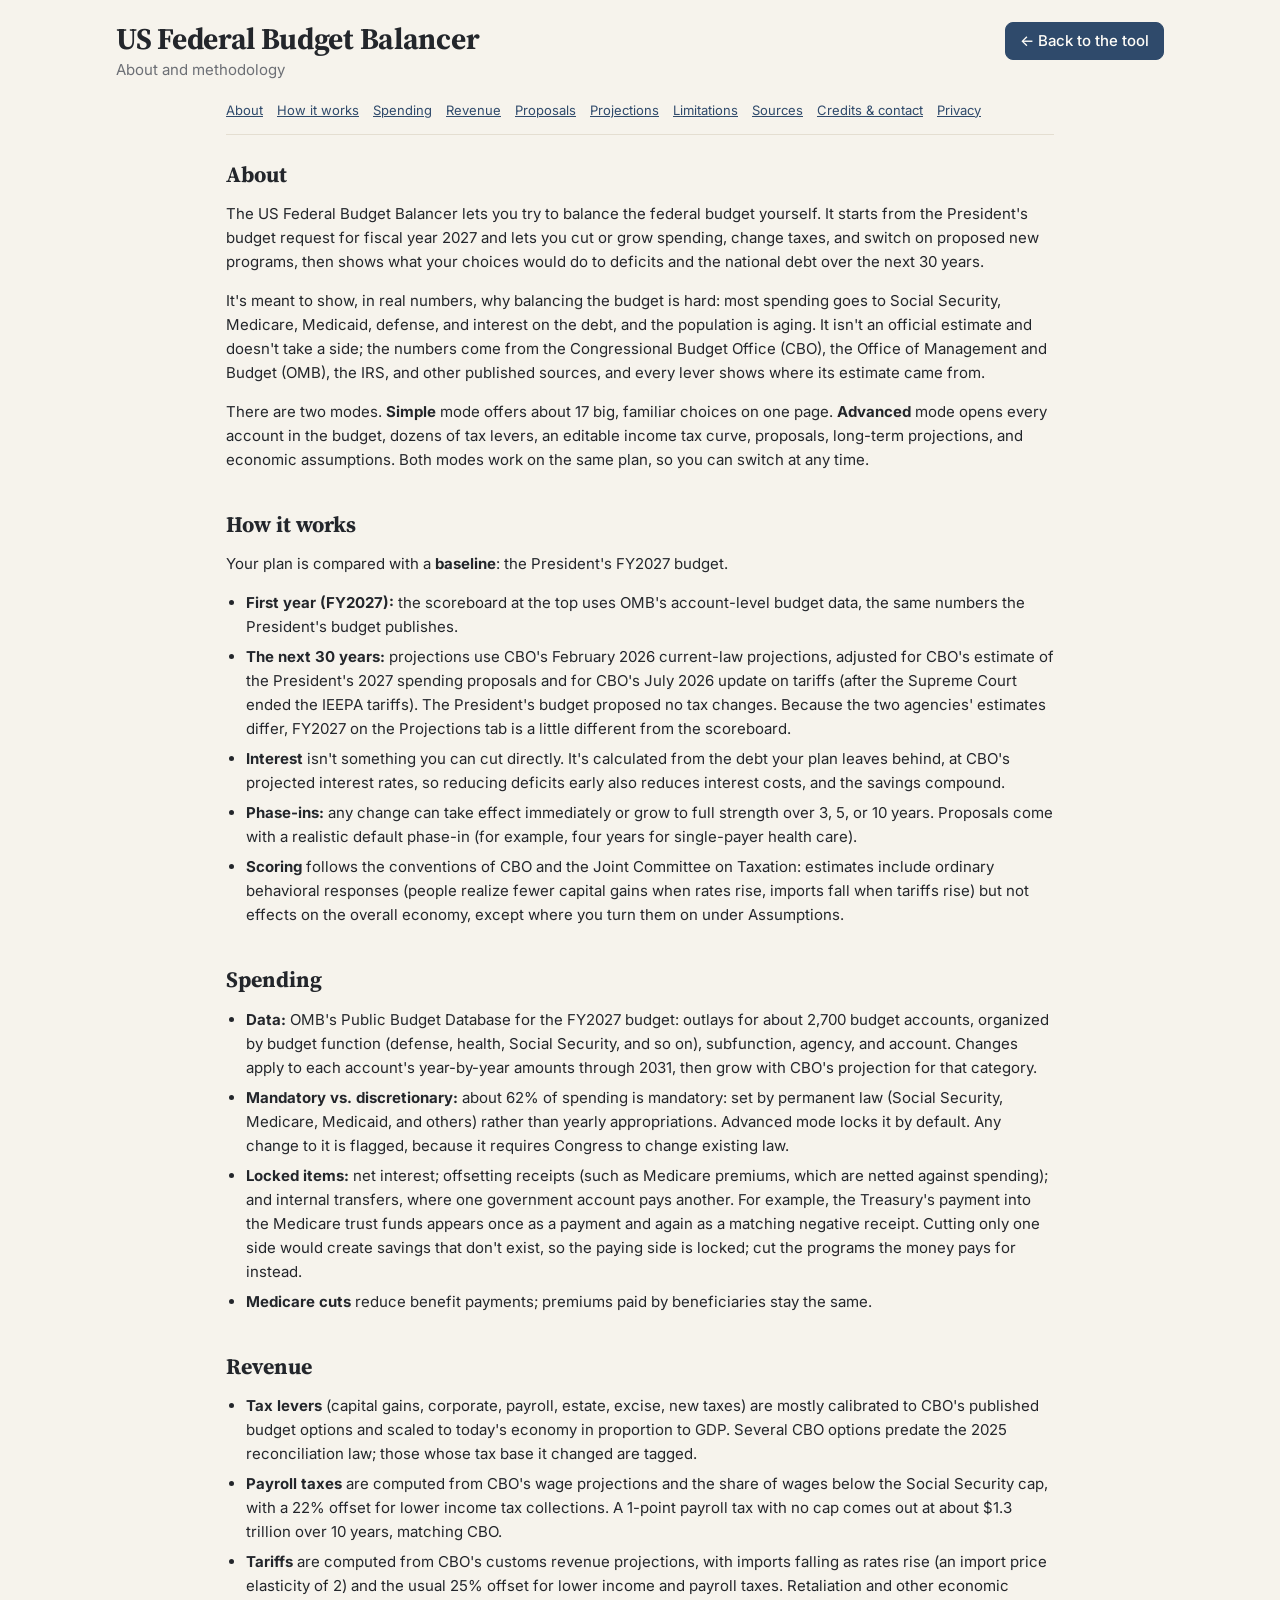
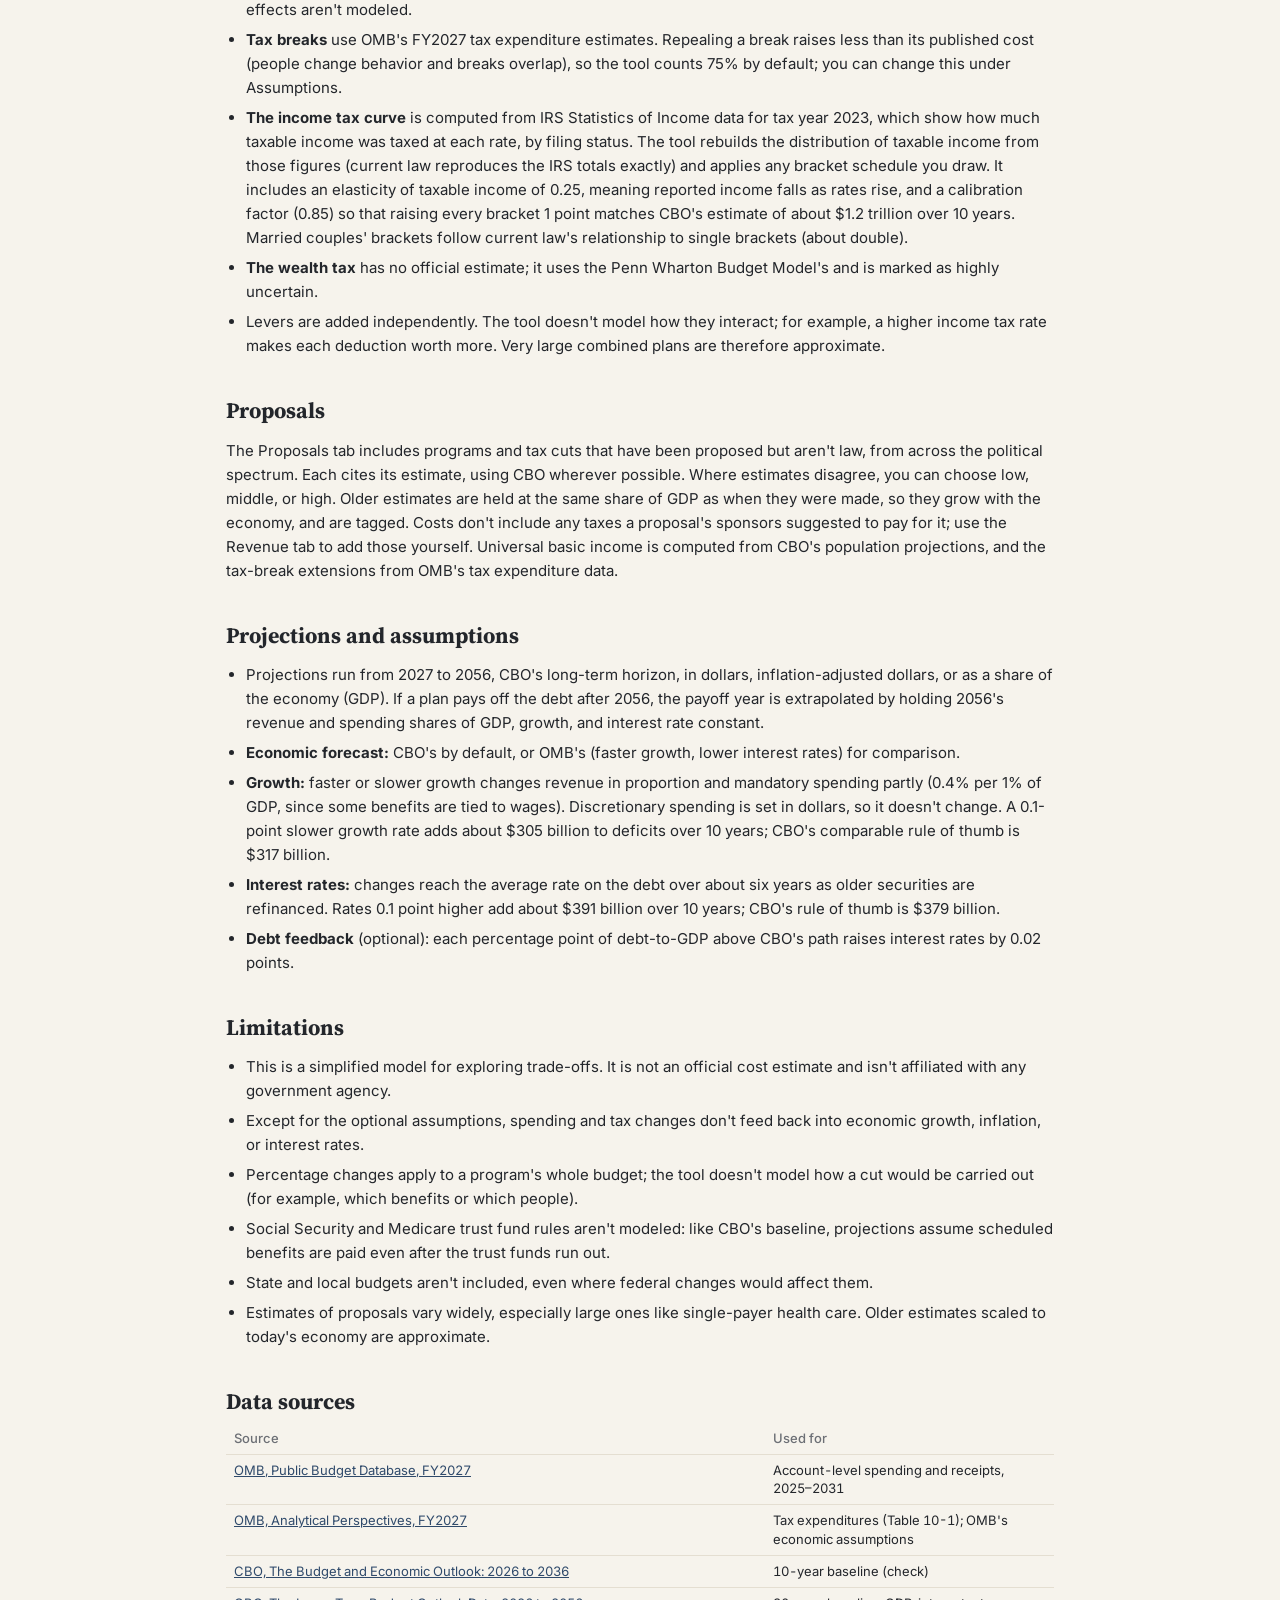
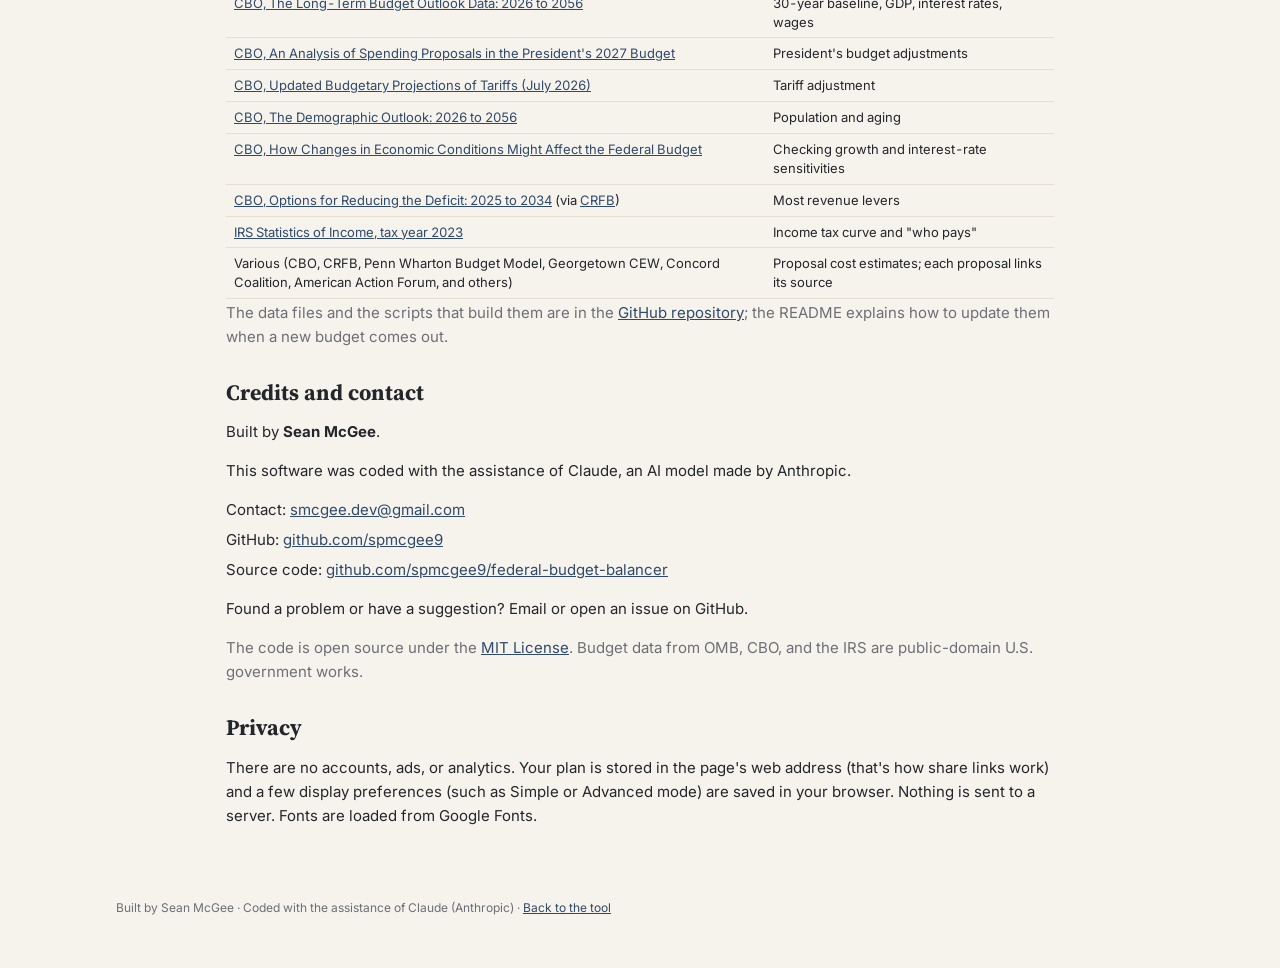
==== commit 5d2c7bec: "Add MIT license Co-Authored-By: Claude Opus 5.5 <noreply@anthropic.com> Claude-Session: https://clau" ====
--- a/about.html
+++ b/about.html
@@ -134,6 +134,7 @@
         <li>Source code: <a href="https://github.com/spmcgee9/federal-budget-balancer">github.com/spmcgee9/federal-budget-balancer</a></li>
       </ul>
       <p>Found a problem or have a suggestion? Email or open an issue on GitHub.</p>
+      <p class="small">The code is open source under the <a href="https://github.com/spmcgee9/federal-budget-balancer/blob/main/LICENSE">MIT License</a>. Budget data from OMB, CBO, and the IRS are public-domain U.S. government works.</p>
     </section>
 
     <section id="privacy">
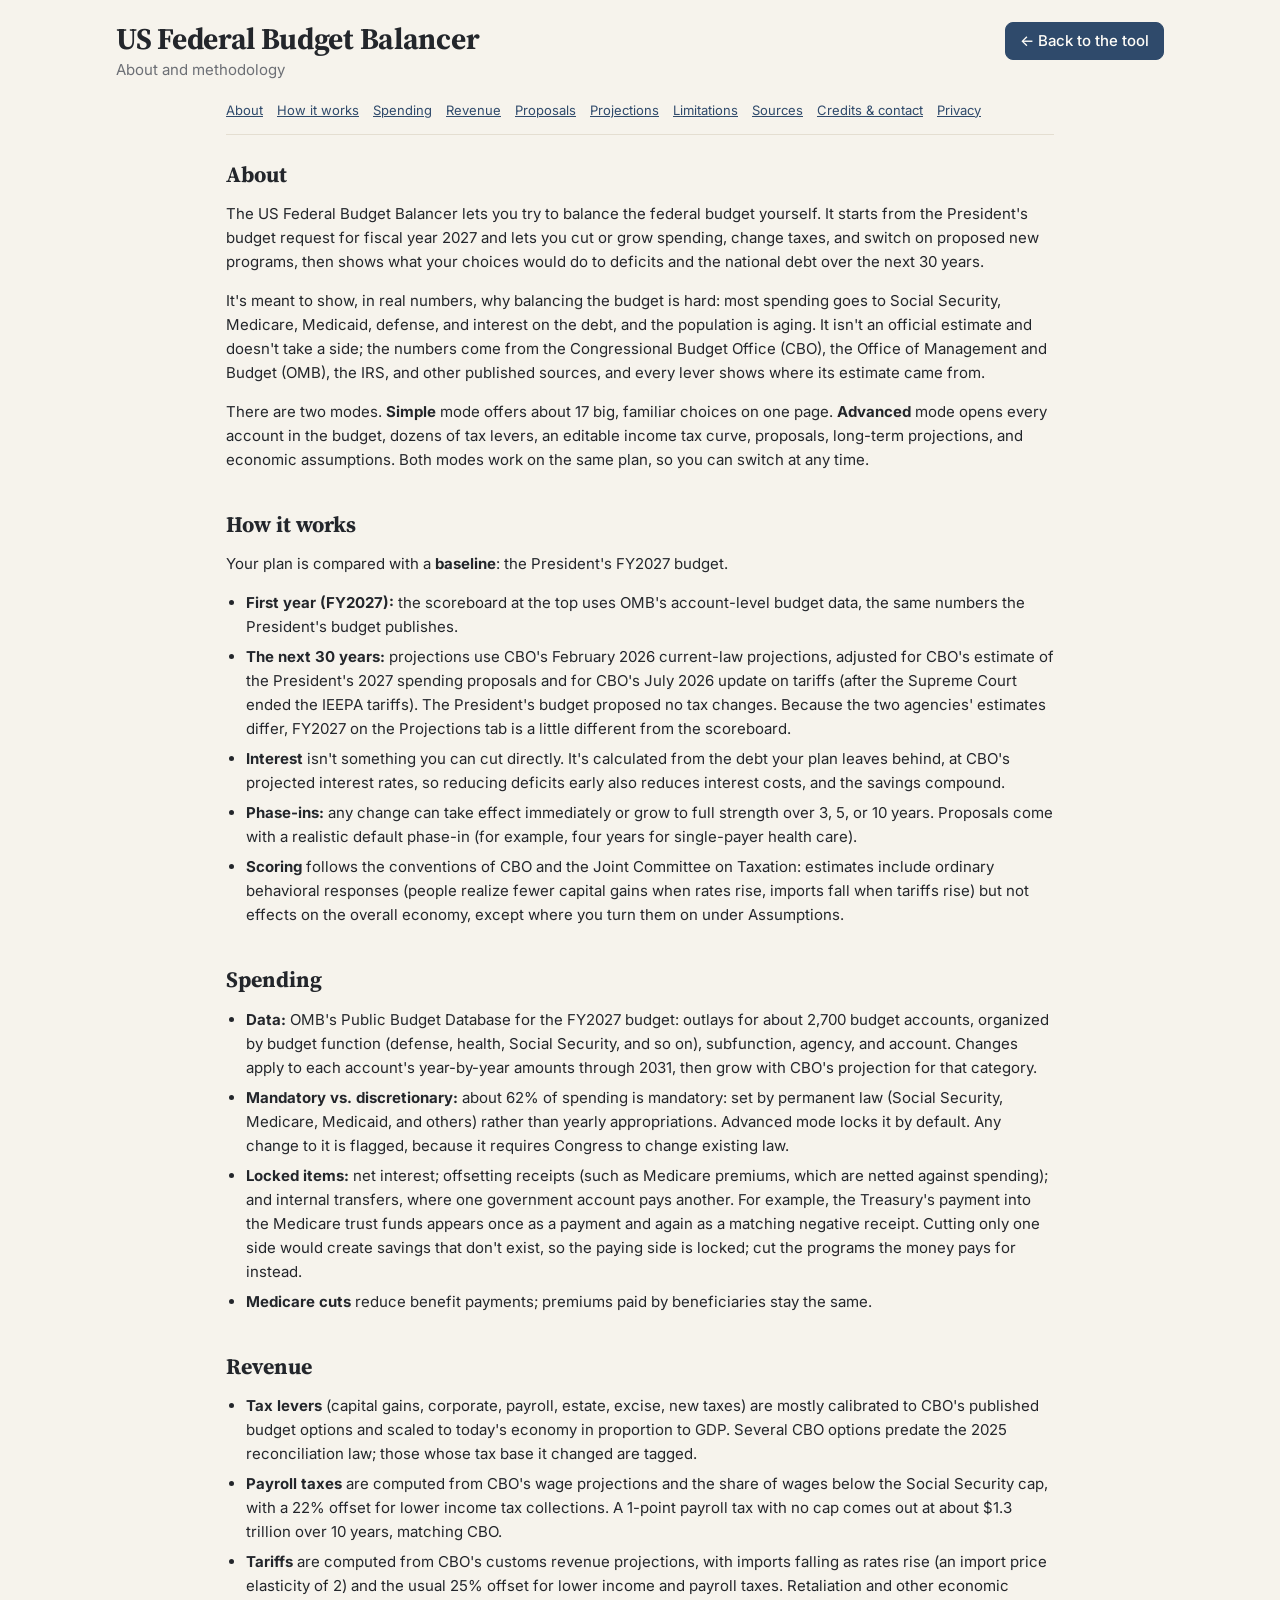
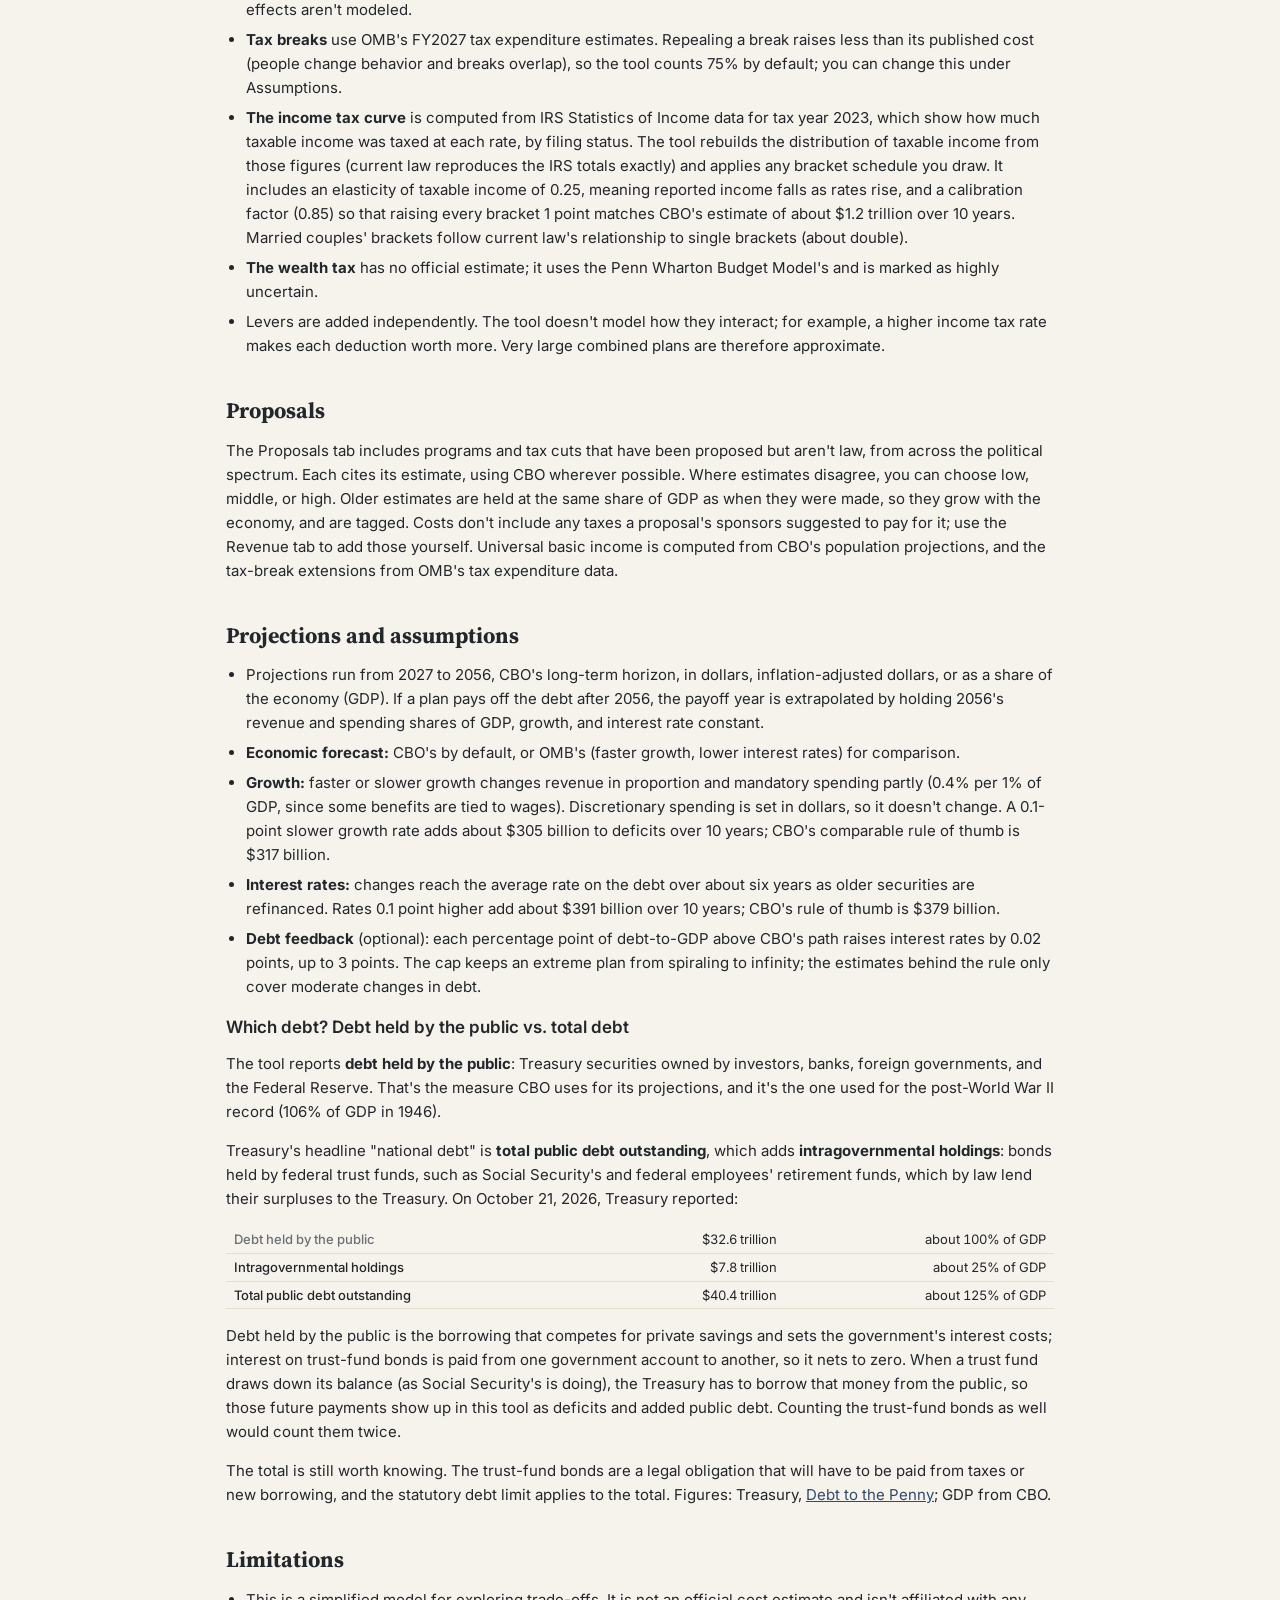
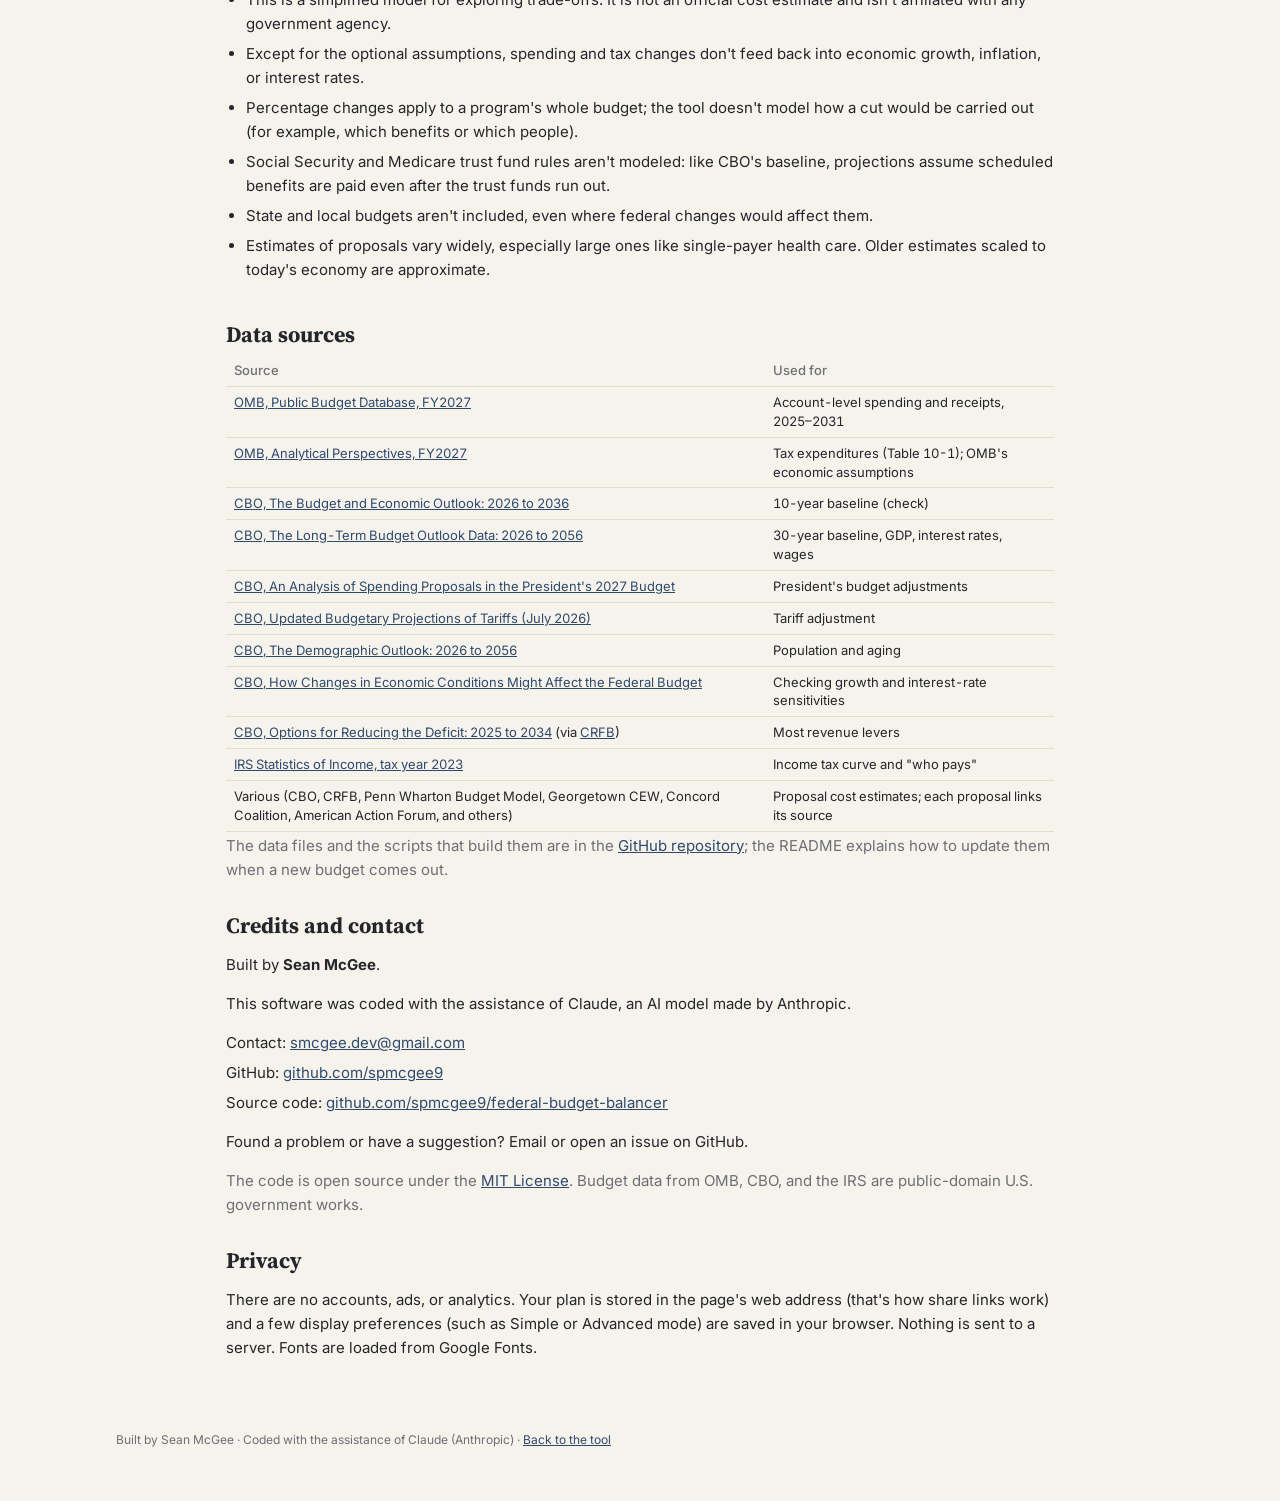
==== commit eda2ddb0: "Phase 10: performance, stability, and accessibility pass Stability - Share links are validated: valu" ====
--- a/about.html
+++ b/about.html
@@ -89,8 +89,18 @@
         <li><strong>Economic forecast:</strong> CBO's by default, or OMB's (faster growth, lower interest rates) for comparison.</li>
         <li><strong>Growth:</strong> faster or slower growth changes revenue in proportion and mandatory spending partly (0.4% per 1% of GDP, since some benefits are tied to wages). Discretionary spending is set in dollars, so it doesn't change. A 0.1-point slower growth rate adds about $305 billion to deficits over 10 years; CBO's comparable rule of thumb is $317 billion.</li>
         <li><strong>Interest rates:</strong> changes reach the average rate on the debt over about six years as older securities are refinanced. Rates 0.1 point higher add about $391 billion over 10 years; CBO's rule of thumb is $379 billion.</li>
-        <li><strong>Debt feedback</strong> (optional): each percentage point of debt-to-GDP above CBO's path raises interest rates by 0.02 points.</li>
+        <li><strong>Debt feedback</strong> (optional): each percentage point of debt-to-GDP above CBO's path raises interest rates by 0.02 points, up to 3 points. The cap keeps an extreme plan from spiraling to infinity; the estimates behind the rule only cover moderate changes in debt.</li>
       </ul>
+      <h3 id="debt-measures">Which debt? Debt held by the public vs. total debt</h3>
+      <p>The tool reports <strong>debt held by the public</strong>: Treasury securities owned by investors, banks, foreign governments, and the Federal Reserve. That's the measure CBO uses for its projections, and it's the one used for the post-World War II record (106% of GDP in 1946).</p>
+      <p>Treasury's headline "national debt" is <strong>total public debt outstanding</strong>, which adds <strong>intragovernmental holdings</strong>: bonds held by federal trust funds, such as Social Security's and federal employees' retirement funds, which by law lend their surpluses to the Treasury. On October 21, 2026, Treasury reported:</p>
+      <table class="data-table">
+        <tr><th>Debt held by the public</th><td>$32.6 trillion</td><td>about 100% of GDP</td></tr>
+        <tr><th>Intragovernmental holdings</th><td>$7.8 trillion</td><td>about 25% of GDP</td></tr>
+        <tr><th>Total public debt outstanding</th><td>$40.4 trillion</td><td>about 125% of GDP</td></tr>
+      </table>
+      <p>Debt held by the public is the borrowing that competes for private savings and sets the government's interest costs; interest on trust-fund bonds is paid from one government account to another, so it nets to zero. When a trust fund draws down its balance (as Social Security's is doing), the Treasury has to borrow that money from the public, so those future payments show up in this tool as deficits and added public debt. Counting the trust-fund bonds as well would count them twice.</p>
+      <p>The total is still worth knowing. The trust-fund bonds are a legal obligation that will have to be paid from taxes or new borrowing, and the statutory debt limit applies to the total. Figures: Treasury, <a href="https://fiscaldata.treasury.gov/datasets/debt-to-the-penny/">Debt to the Penny</a>; GDP from CBO.</p>
     </section>
 
     <section id="limits">
--- a/css/style.css
+++ b/css/style.css
@@ -15,7 +15,7 @@
   --warn-bg: #f6e7bf;
   --d: #3c5577;
   --d-bg: #e1e7f0;
-  --x: #6f6a60;
+  --x: #625d54;
   --x-bg: #e9e5dc;
   --accent: #2f4a6b;
   --radius: 10px;
@@ -47,9 +47,9 @@
 .tagline { margin: 0; color: var(--muted); max-width: 640px; }
 
 /* scoreboard */
-.scoreboard { position: sticky; top: 0; z-index: 20; background: color-mix(in srgb, var(--bg) 92%, transparent);
-  backdrop-filter: blur(6px); border-bottom: 1px solid var(--line); padding: 10px 0 8px; }
-.score-grid { display: grid; grid-template-columns: 1fr 1fr 1.4fr; gap: 6px 16px; align-items: end; }
+.scoreboard { position: sticky; top: 0; z-index: 20; background: var(--bg); background: color-mix(in srgb, var(--bg) 96%, transparent);
+  -webkit-backdrop-filter: blur(8px); backdrop-filter: blur(8px); border-bottom: 1px solid var(--line); padding: 10px 0 8px; }
+.score-grid { display: grid; grid-template-columns: 1fr 1fr 1.4fr; gap: 6px 16px; align-items: start; }
 .score { display: flex; flex-direction: column; min-width: 0; }
 .score .label { font-size: 12px; text-transform: uppercase; letter-spacing: 0.06em; color: var(--muted); }
 .score .val { font: 700 22px/1.15 var(--serif); font-variant-numeric: tabular-nums; }
@@ -74,6 +74,7 @@
 .seg-legend b { color: var(--ink); font-weight: 600; font-variant-numeric: tabular-nums; }
 .seg-legend .sw { width: 10px; height: 10px; border-radius: 2px; display: inline-block; }
 .seg-legend [data-leg=I]::after, .seg-legend.m-locked [data-leg=M]::after { content: "🔒"; font-size: 10px; }
+#mand-flag-text .short { display: none; }
 .mand-flag { display: flex; gap: 7px; align-items: flex-start; margin-top: 8px; font-size: 13px; line-height: 1.35;
   border-radius: 8px; padding: 6px 10px; min-height: calc(1.35em + 12px); transition: background .2s, color .2s; }
 .mand-flag[data-state=locked], .mand-flag[data-state=paused] { color: var(--muted); background: var(--x-bg); }
@@ -102,7 +103,7 @@
   box-shadow: 0 1px 2px rgba(0,0,0,.25); transition: left .15s; }
 input.switch:checked { background: var(--accent); }
 input.switch:checked::after { left: 16px; }
-input.switch:indeterminate { background: color-mix(in srgb, var(--accent) 45%, var(--x-bg)); }
+input.switch:indeterminate { background: var(--accent); background: color-mix(in srgb, var(--accent) 45%, var(--x-bg)); }
 input.switch:indeterminate::after { left: 9px; }
 #mand-toggle:checked { background: var(--warn); }
 
@@ -117,7 +118,7 @@
 .depth-1 { padding-left: 30px; } .depth-2 { padding-left: 48px; } .depth-3 { padding-left: 66px; } .depth-4 { padding-left: 84px; }
 .t-function { background: var(--card); }
 .t-function .name { font-weight: 600; font-size: 16px; }
-.kids { background: color-mix(in srgb, var(--bg) 40%, var(--card)); }
+.kids { background: var(--card); background: color-mix(in srgb, var(--bg) 40%, var(--card)); }
 .chev, .chev-spacer { width: 22px; height: 22px; flex: none; }
 .chev { border: 0; background: none; cursor: pointer; color: var(--muted); border-radius: 4px; transition: transform .15s; padding: 0; }
 .row.open > .lead > .chev { transform: rotate(90deg); }
@@ -134,17 +135,21 @@
 .chip.X { background: var(--x-bg); color: var(--x); }
 .chip.warn { background: var(--warn); color: var(--card); }
 .row .amt { min-width: 150px; }
+/* On wide screens each row is a single line: name, controls, amount. */
+@media (min-width: 900px) {
+  .row { grid-template-columns: minmax(0, 1fr) auto 150px; grid-template-areas: "lead ctrls amt"; padding-top: 8px; padding-bottom: 8px; }
+}
 .amt-line { display: block; }
 .amt .was { color: var(--muted); text-decoration: line-through; font-size: 13px; }
 .amt .arrow { color: var(--muted); margin: 0 4px; font-size: 12px; }
 .amt .now { font-weight: 600; }
 .amt .delta { display: block; font-size: 12px; font-weight: 500; line-height: 1.4; }
-.amt .delta.none { color: var(--muted); opacity: .6; font-weight: 400; }
+.amt .delta.none { color: var(--muted); font-weight: 400; }
 .share { font-size: 11px; color: var(--muted); font-variant-numeric: tabular-nums; }
 .legend-note { margin-left: auto; font-style: italic; }
 .cut { color: var(--in); } .add { color: var(--out); }
 .row.changed { box-shadow: inset 3px 0 0 var(--accent); }
-.row.m-changed { box-shadow: inset 3px 0 0 var(--warn); background: color-mix(in srgb, var(--warn-bg) 35%, transparent); }
+.row.m-changed { box-shadow: inset 3px 0 0 var(--warn); background: var(--warn-bg); background: color-mix(in srgb, var(--warn-bg) 35%, transparent); }
 .row.is-off .name { color: var(--muted); text-decoration: line-through; }
 .row.locked .ctrls { opacity: .9; }
 .row.flash { animation: flash 1.6s; }
@@ -258,7 +263,7 @@
 .lever-eff { grid-area: eff; align-self: center; text-align: right; font-variant-numeric: tabular-nums; font-size: 13px; }
 .lever-eff span { display: block; }
 .lever-eff .e1 { font-weight: 600; } .lever-eff .e2 { font-size: 12px; }
-.lever-eff .none { color: var(--muted); opacity: .6; font-weight: 400; }
+.lever-eff .none { color: var(--muted); font-weight: 400; }
 
 /* tax curve */
 .lever-curve { display: block; }
@@ -269,6 +274,7 @@
 .curve-chart svg { display: block; touch-action: none; }
 .curve-chart .axis text { font-size: 11px; fill: var(--muted); }
 .curve-chart .grid { stroke: var(--line); }
+.curve-chart .rate-label { font-size: 11px; font-weight: 600; fill: var(--plan); pointer-events: none; font-variant-numeric: tabular-nums; }
 .curve-chart .zero { stroke: var(--muted); opacity: .7; }
 .curve-line { fill: none; stroke: var(--plan); stroke-width: 2.5; stroke-linejoin: round; }
 .curve-base { fill: none; stroke: var(--base-line); stroke-width: 2; stroke-dasharray: 5 4; }
@@ -281,7 +287,7 @@
 .small-btn { padding: 4px 10px; font-size: 13px; }
 .curve-effect { margin-left: auto; text-align: right; font-variant-numeric: tabular-nums; font-size: 13px; }
 .curve-effect span { display: block; } .curve-effect .e1 { font-weight: 600; } .curve-effect .e2 { font-size: 12px; }
-.curve-effect .none { color: var(--muted); opacity: .6; font-weight: 400; }
+.curve-effect .none { color: var(--muted); font-weight: 400; }
 .curve-table { width: auto; margin: 4px 0 10px; }
 .curve-table td, .curve-table th { text-align: left; }
 .curve-table tr.sel td { background: var(--d-bg); }
@@ -322,7 +328,7 @@
 .prop-amt input.range { width: 160px; }
 .small-seg button { padding: 4px 10px; font-size: 12px; }
 .prop-eff { grid-area: eff; }
-.prop:not(.on) .prop-eff span { color: var(--muted); opacity: .75; font-weight: 400; }
+.prop:not(.on) .prop-eff span { color: var(--muted); font-weight: 400; }
 .prop-eff .e3 { font-size: 11px; color: var(--muted); }
 
 /* simple mode */
@@ -344,21 +350,22 @@
 .simple-name { font-weight: 600; font-size: 15px; }
 .simple-name-line { display: flex; flex-wrap: wrap; align-items: center; gap: 4px 8px; }
 .simple-warn { font-size: 11px; }
-.simple-row.m-changed { box-shadow: inset 3px 0 0 var(--warn); background: color-mix(in srgb, var(--warn-bg) 35%, transparent); }
+.simple-row.m-changed { box-shadow: inset 3px 0 0 var(--warn); background: var(--warn-bg); background: color-mix(in srgb, var(--warn-bg) 35%, transparent); }
 .simple-desc { font-size: 12px; color: var(--muted); }
 .simple-eff { text-align: right; font-variant-numeric: tabular-nums; flex: none; min-width: 150px; }
 .simple-eff span { display: block; }
 .simple-eff .big { font-weight: 600; font-size: 14px; }
-.simple-eff .none { color: var(--muted); opacity: .6; font-size: 13px; }
+.simple-eff .none { color: var(--muted); font-size: 13px; }
 .simple-ctl { display: flex; align-items: center; gap: 10px; margin-top: 6px; flex-wrap: wrap; }
 .simple-ctl input.range { flex: 1; min-width: 160px; max-width: 360px; }
 .simple-ctl .lever-val { min-width: 64px; text-align: left; font-weight: 600; }
 .simple-custom { font-size: 12px; color: var(--warn); flex-basis: 100%; }
 .simple-custom:empty { display: none; }
 .simple-kpis { display: grid; grid-template-columns: repeat(3, 1fr); gap: 8px; margin: 8px 0; }
-.simple-kpis .kpi .val { font-size: 18px; }
+.simple-kpis .kpi .val { font-size: 22px; }
+.simple-kpis .kpi .label, .simple-kpis .kpi .sub { font-size: 12px; line-height: 1.3; }
 .simple-detail { color: var(--warn) !important; }
-.simple-results .btn { margin: 4px 0 8px; width: 100%; }
+.simple-results .btn { margin: 4px 0 8px; width: 100%; font-size: 14px; }
 
 /* projections */
 .proj-bar { display: flex; flex-wrap: wrap; gap: 10px 16px; justify-content: space-between; margin-bottom: 12px; }
@@ -377,6 +384,8 @@
 .chart-card { background: var(--card); border: 1px solid var(--line); border-radius: var(--radius); padding: 12px 14px 8px; margin-bottom: 14px; }
 .chart-card h3 { font: 600 16px var(--sans); margin: 0; }
 .chart-sub { font-size: 13px; color: var(--muted); margin: 2px 0 6px; }
+.debt-note { font-size: 12px; color: var(--muted); margin: 6px 0 4px; line-height: 1.4; }
+.debt-note a { color: inherit; }
 .legend-row { display: flex; flex-wrap: wrap; gap: 4px 14px; font-size: 12px; color: var(--muted); margin-bottom: 4px; }
 .legend-row span { display: inline-flex; align-items: center; gap: 5px; }
 .legend-row .ln { width: 18px; height: 0; border-top: 2.5px solid var(--plan); display: inline-block; }
@@ -390,8 +399,12 @@
 .chart .grid { stroke: var(--line); stroke-width: 1; }
 .chart .zero { stroke: var(--muted); stroke-width: 1; opacity: .7; }
 .chart .ref { stroke: var(--warn); stroke-dasharray: 2 3; stroke-width: 1; }
-.chart .ref-label { font-size: 11px; fill: var(--warn); }
+.chart .ref-label { font-size: 11px; fill: var(--warn); font-weight: 500; }
+/* A halo in the card color keeps in-chart text readable where it crosses lines or gridlines. */
+.chart .halo, .curve-chart .halo { paint-order: stroke; stroke: var(--card); stroke-width: 3px; stroke-linejoin: round; }
 .chart .end-label { font-size: 11px; fill: var(--ink); font-weight: 500; }
+.chart .end-val { fill: var(--muted); font-weight: 600; font-variant-numeric: tabular-nums; }
+.chart .leader { fill: none; stroke-width: 1.5; }
 .chart .cross { stroke: var(--muted); stroke-width: 1; opacity: .6; }
 .chart .hover-dot { stroke: var(--card); stroke-width: 2; }
 .chart .area { stroke: var(--card); stroke-width: 1; }
@@ -424,9 +437,13 @@
   .score .val { font-size: 16px; }
   .score.big .val { font-size: 22px; }
   .meter { margin-top: 4px; }
-  .mand-flag { font-size: 12px; padding: 4px 8px; margin-top: 6px; min-height: calc(2 * 1.35em + 8px); }
-  .score.big .sub { min-height: 2.6em; }
-  .seg-legend { gap: 1px 10px; font-size: 11px; }
+  .mand-flag { font-size: 12px; padding: 3px 8px; margin-top: 5px; align-items: center; }
+  #mand-flag-text { min-width: 0; white-space: nowrap; overflow: hidden; text-overflow: ellipsis; }
+  #mand-flag-text .long { display: none; }
+  #mand-flag-text .short { display: inline; }
+  /* Keep the sticky bar small on phones: the segment legend is left to the bar's colors and the tabs below. */
+  .seg-legend { display: none; }
+  .score.big .sub { min-height: 1.3em; white-space: nowrap; overflow: hidden; text-overflow: ellipsis; min-width: 0; }
   .row .amt { min-width: 112px; }
   .legend-note { margin-left: 0; }
   .proj-headline { font-size: 15px; }
@@ -445,13 +462,18 @@
   .lever-ctl input.range { flex: 1; width: auto; min-width: 120px; }
   .lever-val { min-width: 80px; }
   .curve-effect { margin-left: 0; text-align: left; flex-basis: 100%; }
-  .curve-table input.num.wide { width: 86px; }
-  .curve-table td, .curve-table th { padding: 4px 5px; }
+  .curve-table input.num.wide { width: 96px; padding-left: 4px; padding-right: 4px; }
+  .curve-table input.num:not(.wide) { width: 50px; padding-left: 4px; padding-right: 4px; }
+  .curve-table td, .curve-table th { padding: 4px 3px; font-size: 13px; }
+  .curve-table .numbox { gap: 2px; }
   .lever-eff { min-width: 110px; }
   .phase-ctl { padding: 0 0 8px; }
   /* On phones the tab row can scroll sideways; hide the scrollbar (Safari shows it when "always show scroll bars" is on). */
   .tabs { overflow-x: auto; overflow-y: hidden; scrollbar-width: none; -webkit-overflow-scrolling: touch; }
   .tabs::-webkit-scrollbar { display: none; }
+  .tabs.more-right { -webkit-mask-image: linear-gradient(90deg, #000 calc(100% - 36px), transparent); mask-image: linear-gradient(90deg, #000 calc(100% - 36px), transparent); }
+  .tabs.more-left { -webkit-mask-image: linear-gradient(90deg, transparent, #000 36px); mask-image: linear-gradient(90deg, transparent, #000 36px); }
+  .tabs.more-left.more-right { -webkit-mask-image: linear-gradient(90deg, transparent, #000 36px, #000 calc(100% - 36px), transparent); mask-image: linear-gradient(90deg, transparent, #000 36px, #000 calc(100% - 36px), transparent); }
   .kpi .val { font-size: 19px; }
   .row { grid-template-columns: minmax(0, 1fr) auto; grid-template-areas: "lead amt" "ctrls ctrls"; }
   .row .ctrls { justify-content: flex-start; padding-left: 28px; }
@@ -472,6 +494,9 @@
 .doc h2 { font: 700 22px/1.2 var(--serif); margin: 6px 0 8px; }
 .doc p, .doc li { font-size: 15px; line-height: 1.6; }
 .doc ul { padding-left: 20px; }
+.doc h3 { font: 600 17px var(--sans); margin: 18px 0 6px; }
+.doc .data-table th, .doc .data-table td { white-space: normal; font-size: 13px; }
+.doc .data-table th { text-align: left; font-weight: 500; color: var(--ink); background: none; }
 .doc li { margin-bottom: 6px; }
 .doc ul.plain { list-style: none; padding-left: 0; }
 .sources-table { width: 100%; font-size: 13px; }
@@ -480,3 +505,16 @@
 .how-link { display: block; text-align: center; margin: 0 0 8px; color: var(--accent); }
 
 a.btn { text-decoration: none; display: inline-block; }
+
+/* Until the data has loaded, show a short message instead of empty controls. */
+.loading-msg { display: none; margin: 40px 0; color: var(--muted); font-size: 15px; }
+body.loading .loading-msg { display: block; }
+body.loading .toolbar, body.loading [data-panel], body.loading #simple { display: none !important; }
+.sr-only { position: absolute; width: 1px; height: 1px; padding: 0; margin: -1px; overflow: hidden; clip: rect(0 0 0 0); white-space: nowrap; border: 0; }
+/* A clear focus ring for keyboard users (mouse clicks don't show it). */
+:focus-visible { outline: 2px solid var(--accent); outline-offset: 2px; }
+input.range:focus-visible { outline-offset: 4px; border-radius: 4px; }
+/* iPhone Safari zooms the page when a text box or menu under 16px is tapped; 16px prevents that. */
+@media (max-width: 640px) {
+  input:not([type=range]):not([type=checkbox]), select, textarea { font-size: 16px; }
+}
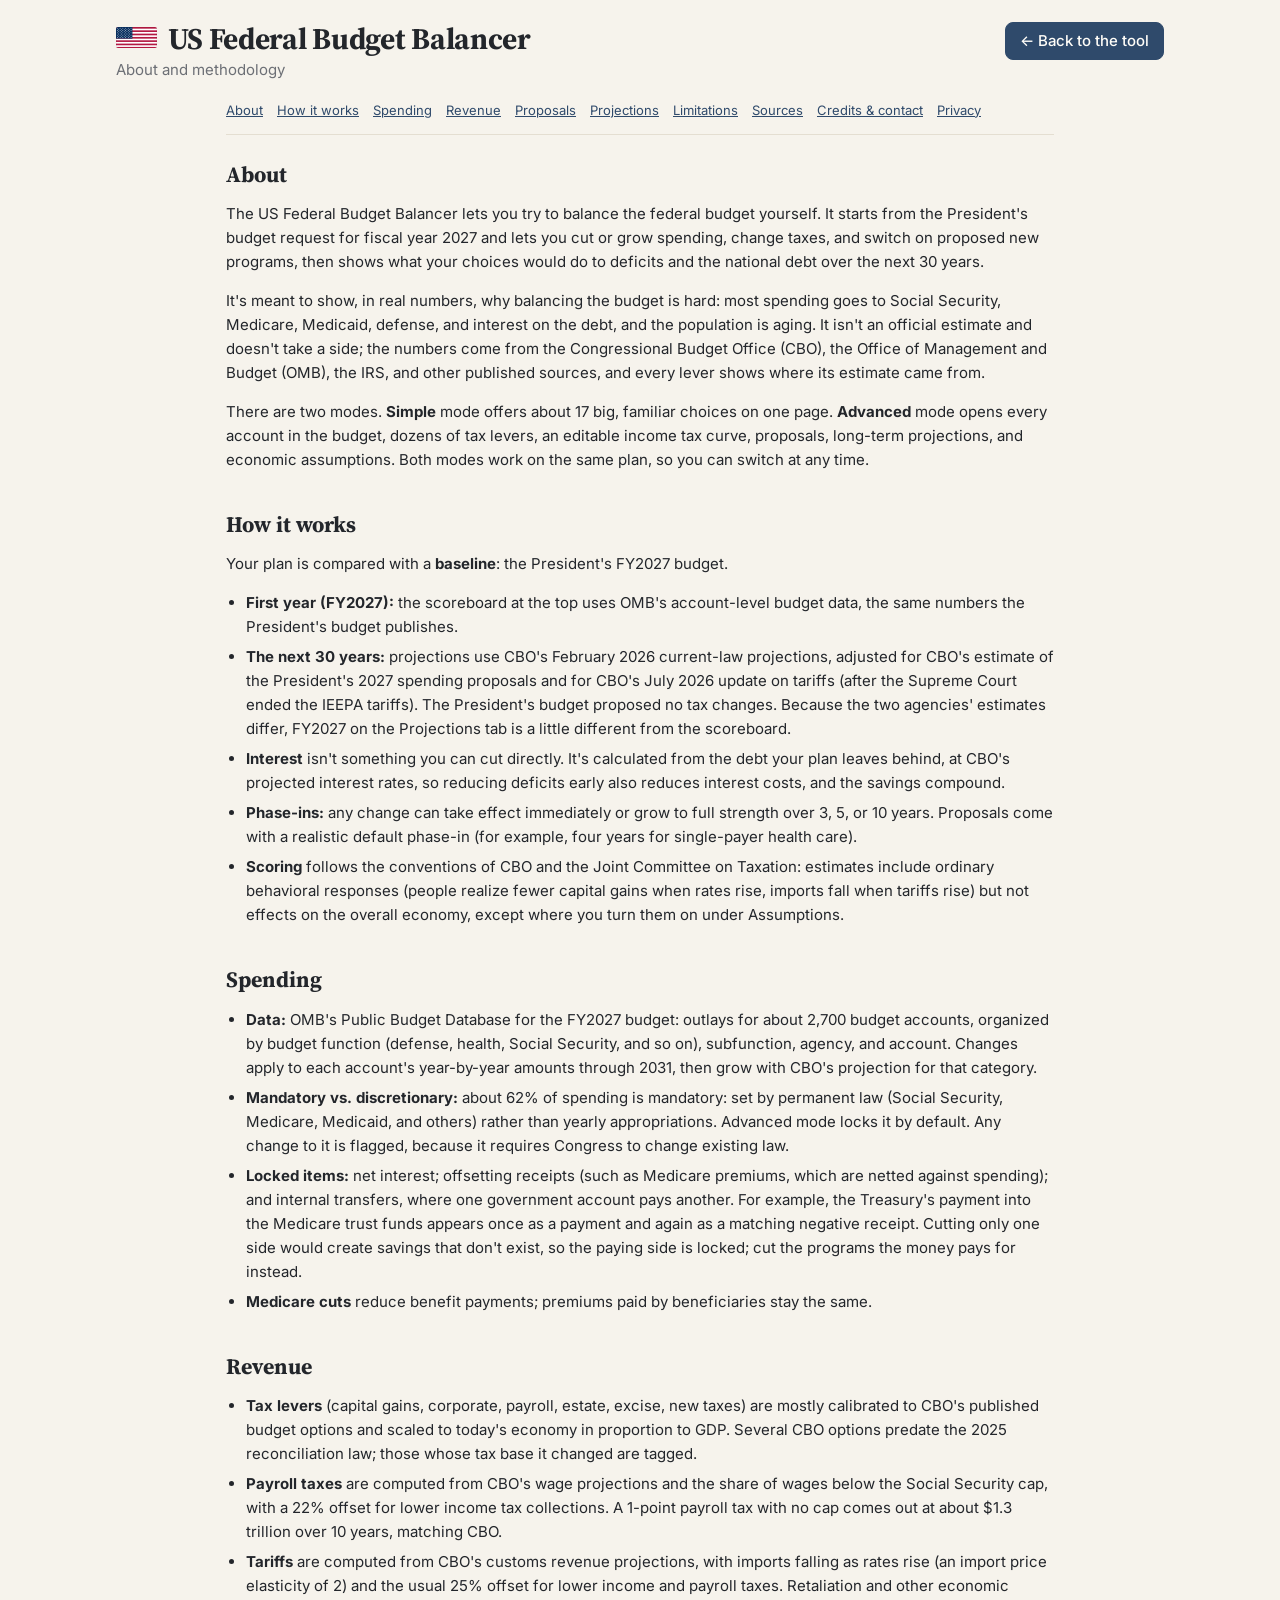
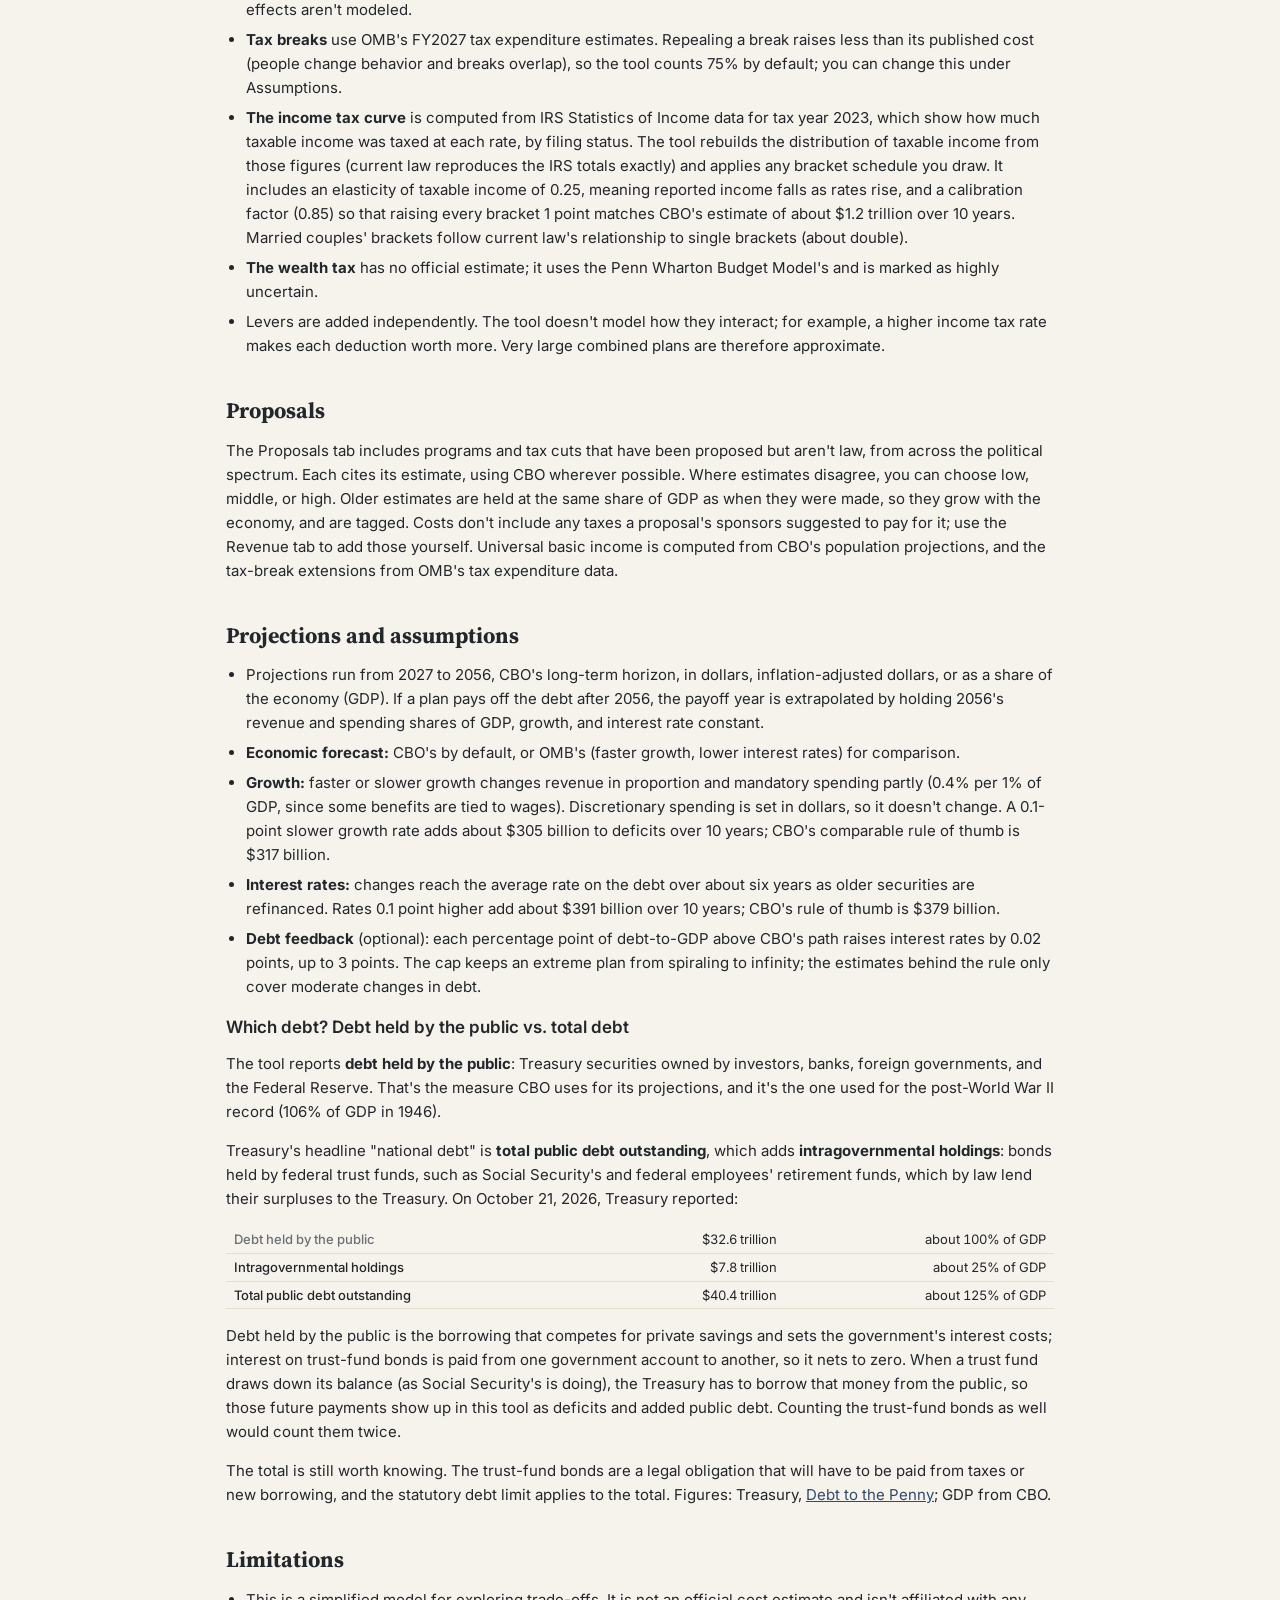
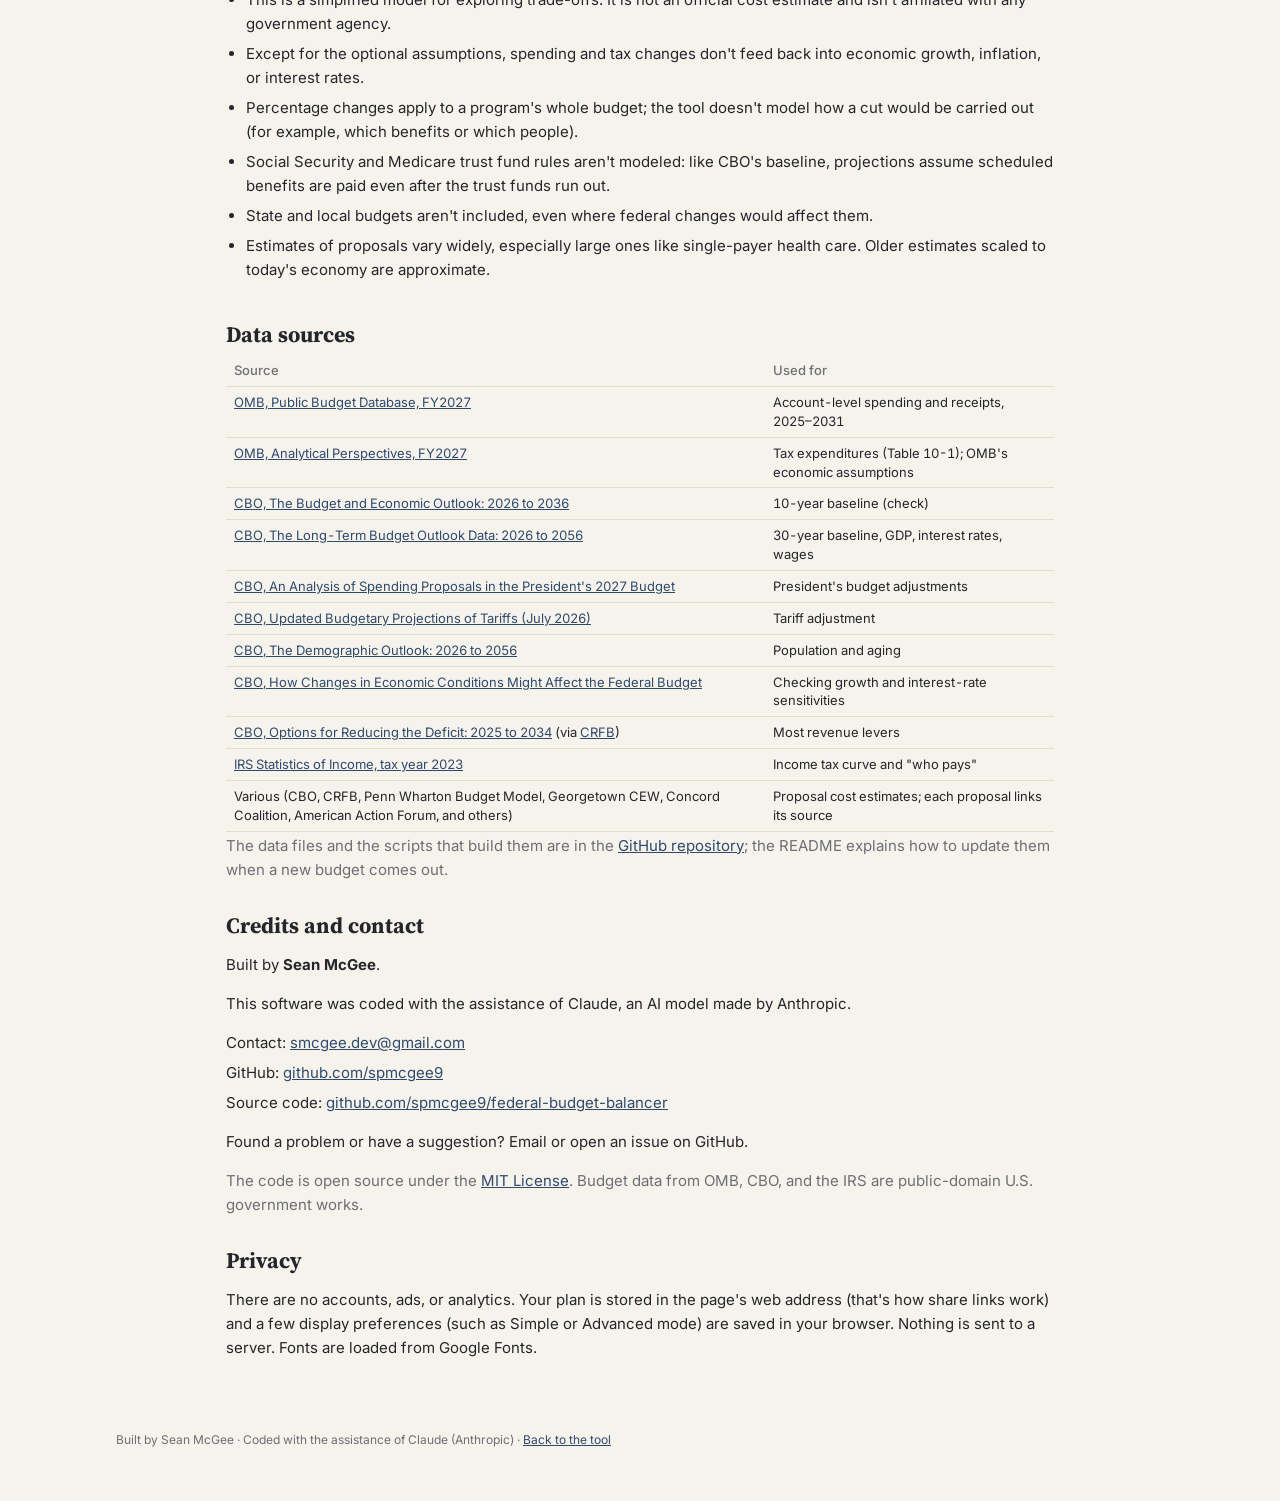
==== commit 55617d63: "Add a small American flag before the title Drawn as inline SVG (the flag emoji shows as the letters " ====
--- a/about.html
+++ b/about.html
@@ -14,7 +14,7 @@
   <header class="masthead">
     <div class="wrap masthead-row">
       <div class="brand">
-        <h1><a href="./" class="home-link">US Federal Budget Balancer</a></h1>
+        <h1><a href="./" class="home-link"><svg class="flag" viewBox="0 0 190 100" aria-hidden="true" focusable="false"><rect width="190" height="100" fill="#fff"/><g fill="#B31942"><rect y="0.00" width="190" height="7.69"/><rect y="15.38" width="190" height="7.69"/><rect y="30.77" width="190" height="7.69"/><rect y="46.15" width="190" height="7.69"/><rect y="61.54" width="190" height="7.69"/><rect y="76.92" width="190" height="7.69"/><rect y="92.31" width="190" height="7.69"/></g><rect width="76" height="53.85" fill="#0A3161"/><g fill="#fff"><circle cx="6.3" cy="5.4" r="1.9"/><circle cx="19.0" cy="5.4" r="1.9"/><circle cx="31.7" cy="5.4" r="1.9"/><circle cx="44.3" cy="5.4" r="1.9"/><circle cx="57.0" cy="5.4" r="1.9"/><circle cx="69.7" cy="5.4" r="1.9"/><circle cx="12.7" cy="10.8" r="1.9"/><circle cx="25.3" cy="10.8" r="1.9"/><circle cx="38.0" cy="10.8" r="1.9"/><circle cx="50.7" cy="10.8" r="1.9"/><circle cx="63.3" cy="10.8" r="1.9"/><circle cx="6.3" cy="16.2" r="1.9"/><circle cx="19.0" cy="16.2" r="1.9"/><circle cx="31.7" cy="16.2" r="1.9"/><circle cx="44.3" cy="16.2" r="1.9"/><circle cx="57.0" cy="16.2" r="1.9"/><circle cx="69.7" cy="16.2" r="1.9"/><circle cx="12.7" cy="21.5" r="1.9"/><circle cx="25.3" cy="21.5" r="1.9"/><circle cx="38.0" cy="21.5" r="1.9"/><circle cx="50.7" cy="21.5" r="1.9"/><circle cx="63.3" cy="21.5" r="1.9"/><circle cx="6.3" cy="26.9" r="1.9"/><circle cx="19.0" cy="26.9" r="1.9"/><circle cx="31.7" cy="26.9" r="1.9"/><circle cx="44.3" cy="26.9" r="1.9"/><circle cx="57.0" cy="26.9" r="1.9"/><circle cx="69.7" cy="26.9" r="1.9"/><circle cx="12.7" cy="32.3" r="1.9"/><circle cx="25.3" cy="32.3" r="1.9"/><circle cx="38.0" cy="32.3" r="1.9"/><circle cx="50.7" cy="32.3" r="1.9"/><circle cx="63.3" cy="32.3" r="1.9"/><circle cx="6.3" cy="37.7" r="1.9"/><circle cx="19.0" cy="37.7" r="1.9"/><circle cx="31.7" cy="37.7" r="1.9"/><circle cx="44.3" cy="37.7" r="1.9"/><circle cx="57.0" cy="37.7" r="1.9"/><circle cx="69.7" cy="37.7" r="1.9"/><circle cx="12.7" cy="43.1" r="1.9"/><circle cx="25.3" cy="43.1" r="1.9"/><circle cx="38.0" cy="43.1" r="1.9"/><circle cx="50.7" cy="43.1" r="1.9"/><circle cx="63.3" cy="43.1" r="1.9"/><circle cx="6.3" cy="48.5" r="1.9"/><circle cx="19.0" cy="48.5" r="1.9"/><circle cx="31.7" cy="48.5" r="1.9"/><circle cx="44.3" cy="48.5" r="1.9"/><circle cx="57.0" cy="48.5" r="1.9"/><circle cx="69.7" cy="48.5" r="1.9"/></g><rect width="190" height="100" fill="none" stroke="rgba(0,0,0,.18)" stroke-width="2"/></svg>US Federal Budget Balancer</a></h1>
         <p class="tagline">About and methodology</p>
       </div>
       <a class="btn" href="./">← Back to the tool</a>
--- a/css/style.css
+++ b/css/style.css
@@ -44,6 +44,8 @@
 /* masthead */
 .masthead { padding: 22px 0 10px; }
 .masthead h1 { font: 700 30px/1.1 var(--serif); margin: 0 0 4px; letter-spacing: -0.01em; }
+/* Drawn flag rather than the emoji, which Windows shows as the letters "US". */
+.masthead h1 .flag { height: 0.72em; width: auto; aspect-ratio: 1.9; margin-right: 0.35em; vertical-align: 0.02em; border-radius: 2px; display: inline-block; }
 .tagline { margin: 0; color: var(--muted); max-width: 640px; }
 
 /* scoreboard */
@@ -425,7 +427,7 @@
 
 /* phones */
 @media (max-width: 640px) {
-  .masthead h1 { font-size: 25px; }
+  .masthead h1 { font-size: clamp(19px, 6.1vw, 25px); }
   .start-over { padding: 5px 10px; font-size: 13px; }
   .scoreboard { padding: 6px 0 6px; }
   .score-grid { grid-template-columns: 1fr 1fr; gap: 0 12px; }
